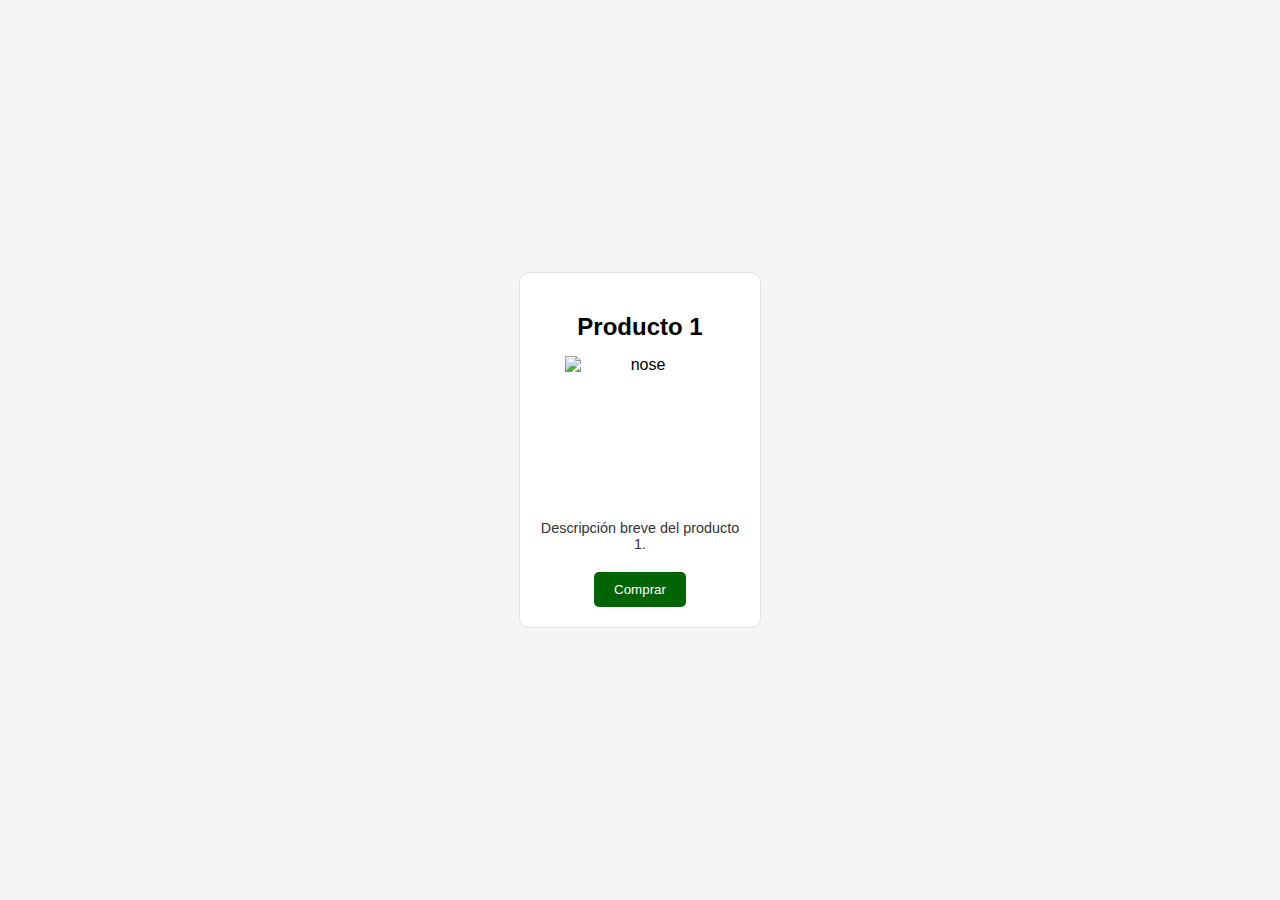
==== index.html @ 5c9356d4 "tarea 5 terminada" ====
<!DOCTYPE html>
<html lang="es">
<head>
    <meta charset="UTF-8">
    <meta name="viewport" content="width=device-width, initial-scale=1.0">
    <title>Tarjeta de la tarea 5</title>
    <link rel="stylesheet" href="styles.css">
</head>
<body>
    <div class="tarjeta">
        <h2>Producto 1</h2>
        <img src="https://i.pinimg.com/originals/36/94/f7/3694f7a223caa7623beca5bae27462a5.gif" alt="nose" width="150" height="150">
        <p>Descripción breve del producto 1.</p>
        <button>Comprar</button>
    </div>
</body>
</html>
---- styles.css ----
body {
    display: flex;
    justify-content: center;
    align-items: center;
    height: 100vh;
    background-color: #f5f5f5;
    margin: 0;
    font-family: Arial, sans-serif;
}

.tarjeta {
    background-color: white;
    border: 1px solid #e0e0e0;
    border-radius: 10px;
    padding: 20px;
    text-align: center;
    width: 200px;
    transition: background-color 0.3s ease, box-shadow 0.3s ease, transform 0.3s ease;
}

.tarjeta img {
    display: block;
    margin: 10px auto;
}

.tarjeta h2 {
    font-size: 1.5em;
    margin-bottom: 15px;
    color: #000;
}

.tarjeta p {
    font-size: 0.9em;
    color: #333;
    margin-bottom: 20px;
}

.tarjeta button {
    background-color: #006400; 
    color: white;
    border: none;
    padding: 10px 20px;
    border-radius: 5px;
    cursor: pointer;
    transition: background-color 0.3s ease;
}

.tarjeta button:hover {
    background-color: #004d32;
}

.tarjeta:hover {
    background-color: #e0f7fa;
    box-shadow: 0 4px 8px rgba(0, 0, 0, 0.1);
    transform: scale(1.05); /* esto de aqui aumentara el tamaño un 5% al hacer el hover */
}

.tarjeta:hover h2 {
    color: #000;
}

.tarjeta:hover button {
    background-color: #004d32;
}
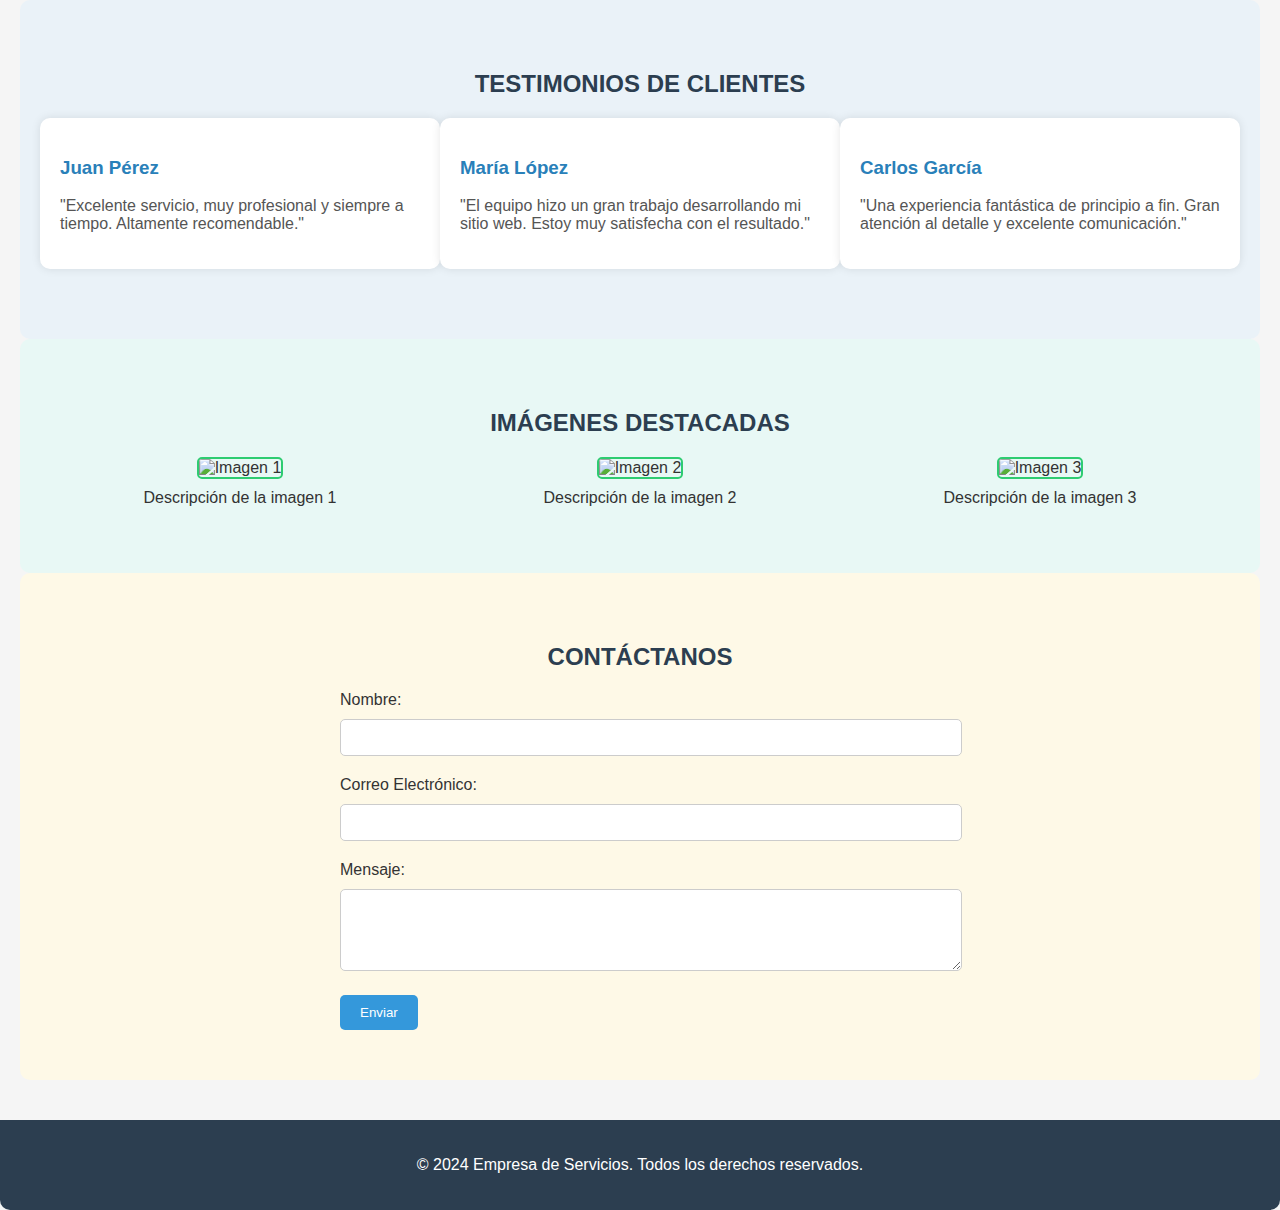
==== commit a9843cd4: "Tarea 12 terminada" ====
--- a/index.html
+++ b/index.html
@@ -3,15 +3,70 @@
 <head>
     <meta charset="UTF-8">
     <meta name="viewport" content="width=device-width, initial-scale=1.0">
-    <title>Tarjeta de la tarea 5</title>
+    <title>Sitio Web Modificado</title>
     <link rel="stylesheet" href="styles.css">
 </head>
 <body>
-    <div class="tarjeta">
-        <h2>Producto 1</h2>
-        <img src="https://i.pinimg.com/originals/36/94/f7/3694f7a223caa7623beca5bae27462a5.gif" alt="nose" width="150" height="150">
-        <p>Descripción breve del producto 1.</p>
-        <button>Comprar</button>
-    </div>
+
+    <!-- Sección de Testimonios -->
+    <section class="testimonios">
+        <h2>TESTIMONIOS DE CLIENTES</h2>
+        <div class="testimonios-contenido">
+            <div class="testimonio">
+                <h3>Juan Pérez</h3>
+                <p>"Excelente servicio, muy profesional y siempre a tiempo. Altamente recomendable."</p>
+            </div>
+            <div class="testimonio">
+                <h3>María López</h3>
+                <p>"El equipo hizo un gran trabajo desarrollando mi sitio web. Estoy muy satisfecha con el resultado."</p>
+            </div>
+            <div class="testimonio">
+                <h3>Carlos García</h3>
+                <p>"Una experiencia fantástica de principio a fin. Gran atención al detalle y excelente comunicación."</p>
+            </div>
+        </div>
+    </section>
+
+    <!-- Sección de Imágenes Destacadas -->
+    <section class="imagenes-destacadas">
+        <h2>IMÁGENES DESTACADAS</h2>
+        <div class="imagenes-contenido">
+            <div class="imagen-item">
+                <img src="https://i.pinimg.com/originals/d6/1d/47/d61d47176b57f7ab3dbb6b63598fd5ce.gif" alt="Imagen 1">
+                <p>Descripción de la imagen 1</p>
+            </div>
+            <div class="imagen-item">
+                <img src="https://i.blogs.es/51a35c/red-dead-redemption-2-1-/500_333.jpeg" alt="Imagen 2">
+                <p>Descripción de la imagen 2</p>
+            </div>
+            <div class="imagen-item">
+                <img src="https://preview.redd.it/fumology-fumoverse-cirno-fumos-v0-q0qqasuho6qc1.png?auto=webp&s=7c421e7ffab07878c2f3e65953fbdb5f92588cff" alt="Imagen 3">
+                <p>Descripción de la imagen 3</p>
+            </div>
+        </div>
+    </section>
+
+    <!-- Sección de Contacto -->
+    <section class="contacto">
+        <h2>CONTÁCTANOS</h2>
+        <form class="formulario-contacto">
+            <label for="nombre">Nombre:</label>
+            <input type="text" id="nombre" name="nombre" required>
+
+            <label for="email">Correo Electrónico:</label>
+            <input type="email" id="email" name="email" required>
+
+            <label for="mensaje">Mensaje:</label>
+            <textarea id="mensaje" name="mensaje" rows="4" required></textarea>
+
+            <button type="submit">Enviar</button>
+        </form>
+    </section>
+
+    <!-- Pie de Página -->
+    <footer class="pie-de-pagina">
+        <p>© 2024 Empresa de Servicios. Todos los derechos reservados.</p>
+    </footer>
+
 </body>
 </html>
--- a/styles.css
+++ b/styles.css
@@ -1,65 +1,127 @@
-
+/* General */
 body {
-    display: flex;
-    justify-content: center;
-    align-items: center;
-    height: 100vh;
+    font-family: Arial, sans-serif;
+    margin: 0;
+    padding: 0;
     background-color: #f5f5f5;
-    margin: 0;
-    font-family: Arial, sans-serif;
+    color: #333;
 }
 
-.tarjeta {
-    background-color: white;
-    border: 1px solid #e0e0e0;
-    border-radius: 10px;
-    padding: 20px;
+h2 {
     text-align: center;
-    width: 200px;
-    transition: background-color 0.3s ease, box-shadow 0.3s ease, transform 0.3s ease;
+    color: #2C3E50;
 }
 
-.tarjeta img {
-    display: block;
-    margin: 10px auto;
+section {
+    padding: 40px 20px;
+    margin: 0 auto;
+    max-width: 1200px;
 }
 
-.tarjeta h2 {
-    font-size: 1.5em;
-    margin-bottom: 15px;
-    color: #000;
+/* Sección de Testimonios */
+.testimonios {
+    background-color: #EAF2F8;
+    border-radius: 10px;
+    padding: 50px 20px;
 }
 
-.tarjeta p {
-    font-size: 0.9em;
-    color: #333;
+.testimonios-contenido {
+    display: flex;
+    justify-content: space-between;
+    flex-wrap: wrap;
+}
+
+.testimonio {
+    width: 30%;
+    background-color: white;
+    padding: 20px;
+    border-radius: 10px;
+    box-shadow: 0 0 10px rgba(0, 0, 0, 0.1);
     margin-bottom: 20px;
 }
 
-.tarjeta button {
-    background-color: #006400; 
+.testimonio h3 {
+    color: #2980B9;
+}
+
+.testimonio p {
+    color: #555;
+}
+
+/* Sección de Imágenes Destacadas */
+.imagenes-destacadas {
+    background-color: #E8F8F5;
+    border-radius: 10px;
+    padding: 50px 20px;
+}
+
+.imagenes-contenido {
+    display: flex;
+    justify-content: space-around;
+}
+
+.imagen-item {
+    text-align: center;
+}
+
+.imagen-item img {
+    width: 150px;
+    height: 150px;
+    border-radius: 5px;
+    border: 2px solid #2ECC71;
+}
+
+.imagen-item p {
+    margin-top: 10px;
+    color: #333;
+}
+
+/* Sección de Contacto */
+.contacto {
+    background-color: #FEF9E7;
+    border-radius: 10px;
+    padding: 50px 20px;
+}
+
+.formulario-contacto {
+    max-width: 600px;
+    margin: 0 auto;
+}
+
+.formulario-contacto label {
+    display: block;
+    margin-bottom: 10px;
+    color: #333;
+}
+
+.formulario-contacto input,
+.formulario-contacto textarea {
+    width: 100%;
+    padding: 10px;
+    margin-bottom: 20px;
+    border: 1px solid #ccc;
+    border-radius: 5px;
+}
+
+.formulario-contacto button {
+    background-color: #3498DB;
     color: white;
+    padding: 10px 20px;
     border: none;
-    padding: 10px 20px;
     border-radius: 5px;
     cursor: pointer;
-    transition: background-color 0.3s ease;
 }
 
-.tarjeta button:hover {
-    background-color: #004d32;
+.formulario-contacto button:hover {
+    background-color: #2980B9;
 }
 
-.tarjeta:hover {
-    background-color: #e0f7fa;
-    box-shadow: 0 4px 8px rgba(0, 0, 0, 0.1);
-    transform: scale(1.05); /* esto de aqui aumentara el tamaño un 5% al hacer el hover */
+/* Pie de Página */
+.pie-de-pagina {
+    text-align: center;
+    background-color: #2C3E50;
+    color: white;
+    padding: 20px;
+    margin-top: 40px;
+    border-radius: 0 0 10px 10px;
 }
-
-.tarjeta:hover h2 {
-    color: #000;
-}
-
-.tarjeta:hover button {
-    background-color: #004d32;
-}
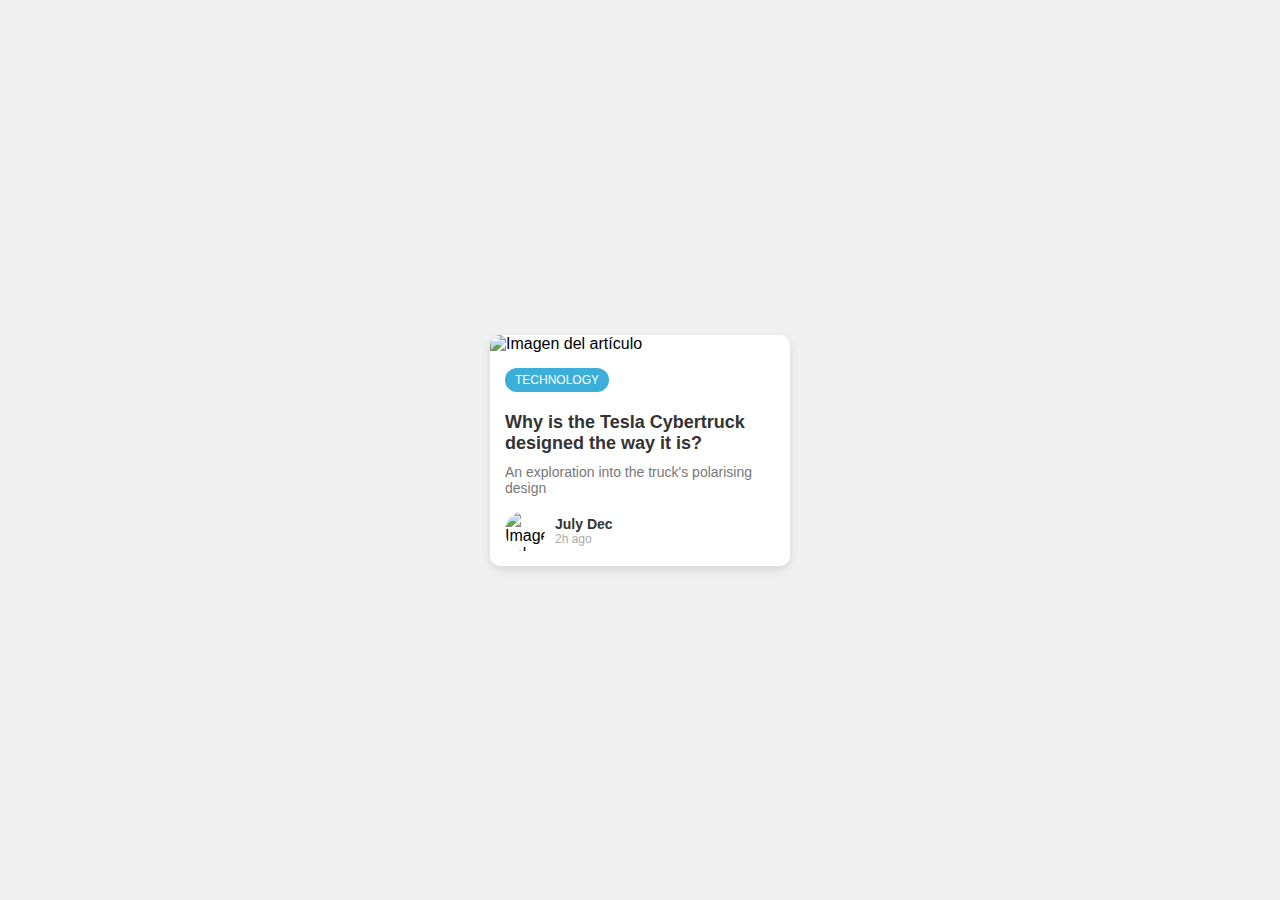
==== commit d481a899: "Tarea 8 finalizada" ====
--- a/index.html
+++ b/index.html
@@ -3,70 +3,24 @@
 <head>
     <meta charset="UTF-8">
     <meta name="viewport" content="width=device-width, initial-scale=1.0">
-    <title>Sitio Web Modificado</title>
+    <title>Tarjeta de Artículo</title>
     <link rel="stylesheet" href="styles.css">
 </head>
 <body>
-
-    <!-- Sección de Testimonios -->
-    <section class="testimonios">
-        <h2>TESTIMONIOS DE CLIENTES</h2>
-        <div class="testimonios-contenido">
-            <div class="testimonio">
-                <h3>Juan Pérez</h3>
-                <p>"Excelente servicio, muy profesional y siempre a tiempo. Altamente recomendable."</p>
-            </div>
-            <div class="testimonio">
-                <h3>María López</h3>
-                <p>"El equipo hizo un gran trabajo desarrollando mi sitio web. Estoy muy satisfecha con el resultado."</p>
-            </div>
-            <div class="testimonio">
-                <h3>Carlos García</h3>
-                <p>"Una experiencia fantástica de principio a fin. Gran atención al detalle y excelente comunicación."</p>
+    <div class="tarjeta">
+        <img src="https://m.media-amazon.com/images/I/61w+8oNB-kL.jpg" alt="Imagen del artículo">
+        <div class="contenido">
+            <span class="categoria">TECHNOLOGY</span>
+            <h3>Why is the Tesla Cybertruck designed the way it is?</h3>
+            <p>An exploration into the truck's polarising design</p>
+            <div class="autor">
+                <img src="https://en.touhouwiki.net/images/5/5b/SSiBWebPatchouli.jpg" alt="Imagen del autor">
+                <div class="autor-info">
+                    <span>July Dec</span>
+                    <span>2h ago</span>
+                </div>
             </div>
         </div>
-    </section>
-
-    <!-- Sección de Imágenes Destacadas -->
-    <section class="imagenes-destacadas">
-        <h2>IMÁGENES DESTACADAS</h2>
-        <div class="imagenes-contenido">
-            <div class="imagen-item">
-                <img src="https://i.pinimg.com/originals/d6/1d/47/d61d47176b57f7ab3dbb6b63598fd5ce.gif" alt="Imagen 1">
-                <p>Descripción de la imagen 1</p>
-            </div>
-            <div class="imagen-item">
-                <img src="https://i.blogs.es/51a35c/red-dead-redemption-2-1-/500_333.jpeg" alt="Imagen 2">
-                <p>Descripción de la imagen 2</p>
-            </div>
-            <div class="imagen-item">
-                <img src="https://preview.redd.it/fumology-fumoverse-cirno-fumos-v0-q0qqasuho6qc1.png?auto=webp&s=7c421e7ffab07878c2f3e65953fbdb5f92588cff" alt="Imagen 3">
-                <p>Descripción de la imagen 3</p>
-            </div>
-        </div>
-    </section>
-
-    <!-- Sección de Contacto -->
-    <section class="contacto">
-        <h2>CONTÁCTANOS</h2>
-        <form class="formulario-contacto">
-            <label for="nombre">Nombre:</label>
-            <input type="text" id="nombre" name="nombre" required>
-
-            <label for="email">Correo Electrónico:</label>
-            <input type="email" id="email" name="email" required>
-
-            <label for="mensaje">Mensaje:</label>
-            <textarea id="mensaje" name="mensaje" rows="4" required></textarea>
-
-            <button type="submit">Enviar</button>
-        </form>
-    </section>
-
-    <!-- Pie de Página -->
-    <footer class="pie-de-pagina">
-        <p>© 2024 Empresa de Servicios. Todos los derechos reservados.</p>
-    </footer>
-
+    </div>
 </body>
 </html>
--- a/styles.css
+++ b/styles.css
@@ -1,127 +1,85 @@
-/* General */
 body {
+    display: flex;
+    justify-content: center;
+    align-items: center;
+    height: 100vh;
+    margin: 0;
+    background-color: #f0f0f0;
     font-family: Arial, sans-serif;
-    margin: 0;
-    padding: 0;
-    background-color: #f5f5f5;
+}
+
+.tarjeta {
+    width: 300px;
+    background-color: white;
+    border-radius: 10px;
+    box-shadow: 0 4px 8px rgba(0, 0, 0, 0.1);
+    overflow: hidden;
+    transition: transform 0.3s;
+}
+
+.tarjeta:hover {
+    transform: translateY(-10px);
+}
+
+.tarjeta img {
+    width: 100%;
+    height: 200px;
+    object-fit: cover;
+}
+
+.contenido {
+    padding: 15px;
+}
+
+.categoria {
+    display: inline-block;
+    padding: 5px 10px;
+    background-color: #3BAFDA;
+    color: white;
+    border-radius: 20px;
+    font-size: 12px;
+    margin-bottom: 10px;
+}
+
+h3 {
+    margin: 10px 0;
+    font-size: 18px;
     color: #333;
 }
 
-h2 {
-    text-align: center;
-    color: #2C3E50;
+p {
+    margin: 10px 0;
+    color: #777;
+    font-size: 14px;
 }
 
-section {
-    padding: 40px 20px;
-    margin: 0 auto;
-    max-width: 1200px;
+.autor {
+    display: flex;
+    align-items: center;
+    margin-top: 15px;
 }
 
-/* Sección de Testimonios */
-.testimonios {
-    background-color: #EAF2F8;
-    border-radius: 10px;
-    padding: 50px 20px;
+.autor img {
+    width: 40px;
+    height: 40px;
+    border-radius: 50%;
+    margin-right: 10px;
 }
 
-.testimonios-contenido {
-    display: flex;
-    justify-content: space-between;
-    flex-wrap: wrap;
+.autor-info {
+    font-size: 14px;
 }
 
-.testimonio {
-    width: 30%;
-    background-color: white;
-    padding: 20px;
-    border-radius: 10px;
-    box-shadow: 0 0 10px rgba(0, 0, 0, 0.1);
-    margin-bottom: 20px;
+.autor-info span {
+    display: block;
 }
 
-.testimonio h3 {
-    color: #2980B9;
-}
-
-.testimonio p {
-    color: #555;
-}
-
-/* Sección de Imágenes Destacadas */
-.imagenes-destacadas {
-    background-color: #E8F8F5;
-    border-radius: 10px;
-    padding: 50px 20px;
-}
-
-.imagenes-contenido {
-    display: flex;
-    justify-content: space-around;
-}
-
-.imagen-item {
-    text-align: center;
-}
-
-.imagen-item img {
-    width: 150px;
-    height: 150px;
-    border-radius: 5px;
-    border: 2px solid #2ECC71;
-}
-
-.imagen-item p {
-    margin-top: 10px;
+.autor-info span:first-child {
+    font-weight: bold;
     color: #333;
 }
 
-/* Sección de Contacto */
-.contacto {
-    background-color: #FEF9E7;
-    border-radius: 10px;
-    padding: 50px 20px;
+.autor-info span:last-child {
+    color: #aaa;
+    font-size: 12px;
 }
-
-.formulario-contacto {
-    max-width: 600px;
-    margin: 0 auto;
-}
-
-.formulario-contacto label {
-    display: block;
-    margin-bottom: 10px;
-    color: #333;
-}
-
-.formulario-contacto input,
-.formulario-contacto textarea {
-    width: 100%;
-    padding: 10px;
-    margin-bottom: 20px;
-    border: 1px solid #ccc;
-    border-radius: 5px;
-}
-
-.formulario-contacto button {
-    background-color: #3498DB;
-    color: white;
-    padding: 10px 20px;
-    border: none;
-    border-radius: 5px;
-    cursor: pointer;
-}
-
-.formulario-contacto button:hover {
-    background-color: #2980B9;
-}
-
-/* Pie de Página */
-.pie-de-pagina {
-    text-align: center;
-    background-color: #2C3E50;
-    color: white;
-    padding: 20px;
-    margin-top: 40px;
-    border-radius: 0 0 10px 10px;
-}
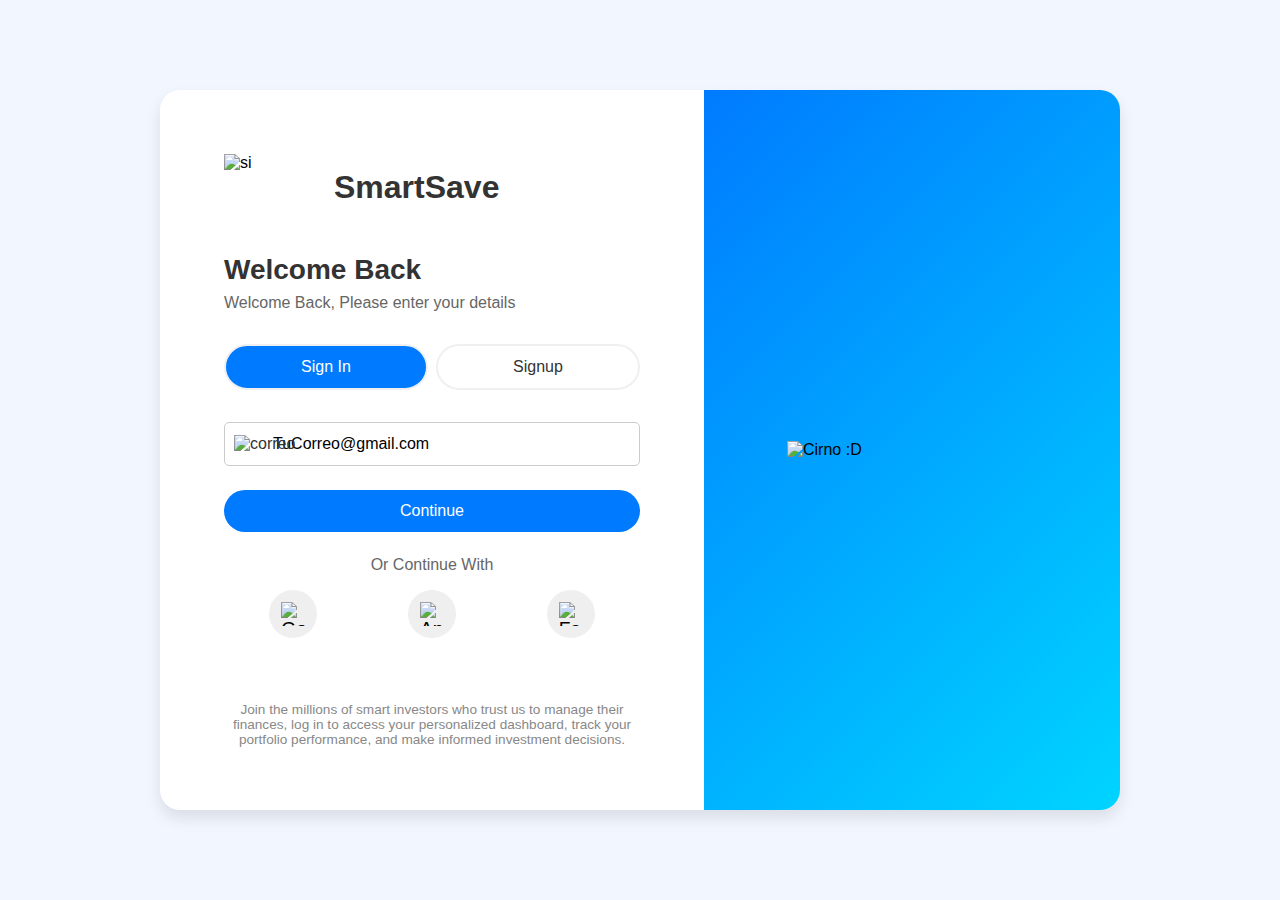
==== commit 7da7de90: "Tarea 10 terminada" ====
--- a/index.html
+++ b/index.html
@@ -1,24 +1,42 @@
 <!DOCTYPE html>
-<html lang="es">
+<html lang="en">
 <head>
     <meta charset="UTF-8">
     <meta name="viewport" content="width=device-width, initial-scale=1.0">
-    <title>Tarjeta de Artículo</title>
+    <title>SmartSave</title>
     <link rel="stylesheet" href="styles.css">
 </head>
 <body>
-    <div class="tarjeta">
-        <img src="https://m.media-amazon.com/images/I/61w+8oNB-kL.jpg" alt="Imagen del artículo">
-        <div class="contenido">
-            <span class="categoria">TECHNOLOGY</span>
-            <h3>Why is the Tesla Cybertruck designed the way it is?</h3>
-            <p>An exploration into the truck's polarising design</p>
-            <div class="autor">
-                <img src="https://en.touhouwiki.net/images/5/5b/SSiBWebPatchouli.jpg" alt="Imagen del autor">
-                <div class="autor-info">
-                    <span>July Dec</span>
-                    <span>2h ago</span>
+    <div class="container">
+        <div class="login-section">
+            <div class="logo">
+                <img src="https://ih1.redbubble.net/image.1274632654.7130/flat,750x,075,f-pad,750x1000,f8f8f8.jpg" width="100" height="100" alt="si">
+                <h1>SmartSave</h1>
+            </div>
+            <h2>Welcome Back</h2>
+            <p class="subtitle">Welcome Back, Please enter your details</p>
+            <div class="buttons">
+                <button class="sign-in active">Sign In</button>
+                <button class="sign-up">Signup</button>
+            </div>
+            <form action="#" class="login-form">
+                <div class="input-group">
+                    <label for="email"><img src="https://cdn-icons-png.flaticon.com/256/646/646094.png" alt="correo" width="24" height="24"></label>
+                    <input type="email" id="email" placeholder="Email Address" value="TuCorreo@gmail.com" required>
                 </div>
+                <button type="submit" class="btn-primary">Continue</button>
+                <p class="continue-text">Or Continue With</p>
+                <div class="social-login">
+                    <button class="google-btn"><img src="https://static-00.iconduck.com/assets.00/google-icon-2048x2048-czn3g8x8.png" alt="Google" width="24" height="24"></button>
+                    <button class="apple-btn"><img src="https://cdn-icons-png.flaticon.com/512/0/747.png" alt="Apple" width="24" height="24"></button>
+                    <button class="facebook-btn"><img src="https://upload.wikimedia.org/wikipedia/commons/thumb/b/b9/2023_Facebook_icon.svg/2048px-2023_Facebook_icon.svg.png" alt="Facebook" width="24" height="24"></button>
+                </div>
+            </form>
+            <p class="footer-text">Join the millions of smart investors who trust us to manage their finances, log in to access your personalized dashboard, track your portfolio performance, and make informed investment decisions.</p>
+        </div>
+        <div class="image">
+            <div class="icon">
+                <img src="https://imagedelivery.net/LBWXYQ-XnKSYxbZ-NuYGqQ/d3db8ffd-23b7-4b34-ad18-2f5297a14c00/banner" alt="Cirno :D">
             </div>
         </div>
     </div>
--- a/styles.css
+++ b/styles.css
@@ -1,85 +1,186 @@
+* {
+    margin: 0;
+    padding: 0;
+    box-sizing: border-box;
+}
+
 body {
+    font-family: 'Inter', sans-serif;
+    background-color: #f2f6ff;
     display: flex;
     justify-content: center;
     align-items: center;
     height: 100vh;
-    margin: 0;
-    background-color: #f0f0f0;
-    font-family: Arial, sans-serif;
 }
 
-.tarjeta {
-    width: 300px;
-    background-color: white;
-    border-radius: 10px;
-    box-shadow: 0 4px 8px rgba(0, 0, 0, 0.1);
+.container {
+    display: flex;
+    width: 75%;
+    height: 80%;
+    background-color: #fff;
+    box-shadow: 0 8px 16px rgba(0, 0, 0, 0.1);
+    border-radius: 20px;
     overflow: hidden;
-    transition: transform 0.3s;
 }
 
-.tarjeta:hover {
-    transform: translateY(-10px);
+.login-section {
+    flex: 1;
+    padding: 4rem;
+    display: flex;
+    flex-direction: column;
+    justify-content: center;
 }
 
-.tarjeta img {
-    width: 100%;
-    height: 200px;
-    object-fit: cover;
+.logo {
+    display: flex;
+    align-items: center;
+    gap: 10px; 
 }
 
-.contenido {
-    padding: 15px;
+.logo img {
+    width: 100px;
+    height: 100px;
 }
 
-.categoria {
-    display: inline-block;
-    padding: 5px 10px;
-    background-color: #3BAFDA;
-    color: white;
-    border-radius: 20px;
-    font-size: 12px;
-    margin-bottom: 10px;
+.logo h1 {
+    font-size: 2rem;
+    color: #333;
+    margin-bottom: 2rem;
+    font-weight: 600;
 }
 
-h3 {
-    margin: 10px 0;
-    font-size: 18px;
+h2 {
+    font-size: 1.75rem;
+    color: #333;
+    font-weight: 600;
+}
+
+.subtitle {
+    margin-top: 0.5rem;
+    font-size: 1rem;
+    color: #666;
+}
+
+.buttons {
+    display: flex;
+    margin: 2rem 0;
+}
+
+.buttons button {
+    flex: 1;
+    padding: 0.75rem 0;
+    margin-right: 0.5rem;
+    border: 2px solid #f0f0f0;
+    cursor: pointer;
+    background-color: #fff;
+    color: #333;
+    border-radius: 25px;
+    font-size: 1rem;
+    font-weight: 500;
+}
+
+.buttons .active {
+    background-color: #007bff;
+    color: #fff;
+}
+
+.buttons .sign-up {
+    margin-right: 0;
+}
+
+.login-form {
+    display: flex;
+    flex-direction: column;
+}
+
+.input-group {
+    position: relative;
+    margin-bottom: 1.5rem;
+}
+
+.input-group label {
+    position: absolute;
+    left: 10px;
+    top: 50%;
+    transform: translateY(-50%);
     color: #333;
 }
 
-p {
-    margin: 10px 0;
-    color: #777;
-    font-size: 14px;
+.input-group input {
+    width: 100%;
+    padding: 0.75rem 1rem 0.75rem 3rem;
+    border: 1px solid #ccc;
+    border-radius: 5px;
+    font-size: 1rem;
 }
 
-.autor {
+.btn-primary {
+    padding: 0.75rem;
+    background-color: #007bff;
+    color: #fff;
+    border: none;
+    border-radius: 25px;
+    cursor: pointer;
+    font-size: 1rem;
+    font-weight: 500;
+    margin-bottom: 1.5rem;
+}
+
+.continue-text {
+    text-align: center;
+    color: #666;
+    margin-bottom: 1rem;
+}
+
+.social-login {
+    display: flex;
+    justify-content: space-around;
+    margin-bottom: 2rem;
+}
+
+.social-login button {
+    width: 3rem;
+    height: 3rem;
+    border: none;
+    border-radius: 50%;
+    cursor: pointer;
+    font-size: 1.2rem;
     display: flex;
     align-items: center;
-    margin-top: 15px;
+    justify-content: center;
 }
 
-.autor img {
-    width: 40px;
-    height: 40px;
-    border-radius: 50%;
-    margin-right: 10px;
+.social-login img {
+    width: 24px;
+    height: 24px;
 }
 
-.autor-info {
-    font-size: 14px;
+.footer-text {
+    font-size: 0.85rem;
+    color: #888;
+    margin-top: 2rem;
+    text-align: center;
 }
 
-.autor-info span {
-    display: block;
+.image {
+    flex: 1;
+    background: linear-gradient(135deg, #007bff, #00d4ff);
+    display: flex;
+    justify-content: center;
+    align-items: center;
+    position: relative;
 }
 
-.autor-info span:first-child {
-    font-weight: bold;
-    color: #333;
+.icon {
+    width: 250px;
+    height: 250px;
+    background-color: transparent;
+    display: flex;
+    justify-content: center;
+    align-items: center;
 }
 
-.autor-info span:last-child {
-    color: #aaa;
-    font-size: 12px;
+.icon img {
+    width: 100%;
+    height: auto;
 }
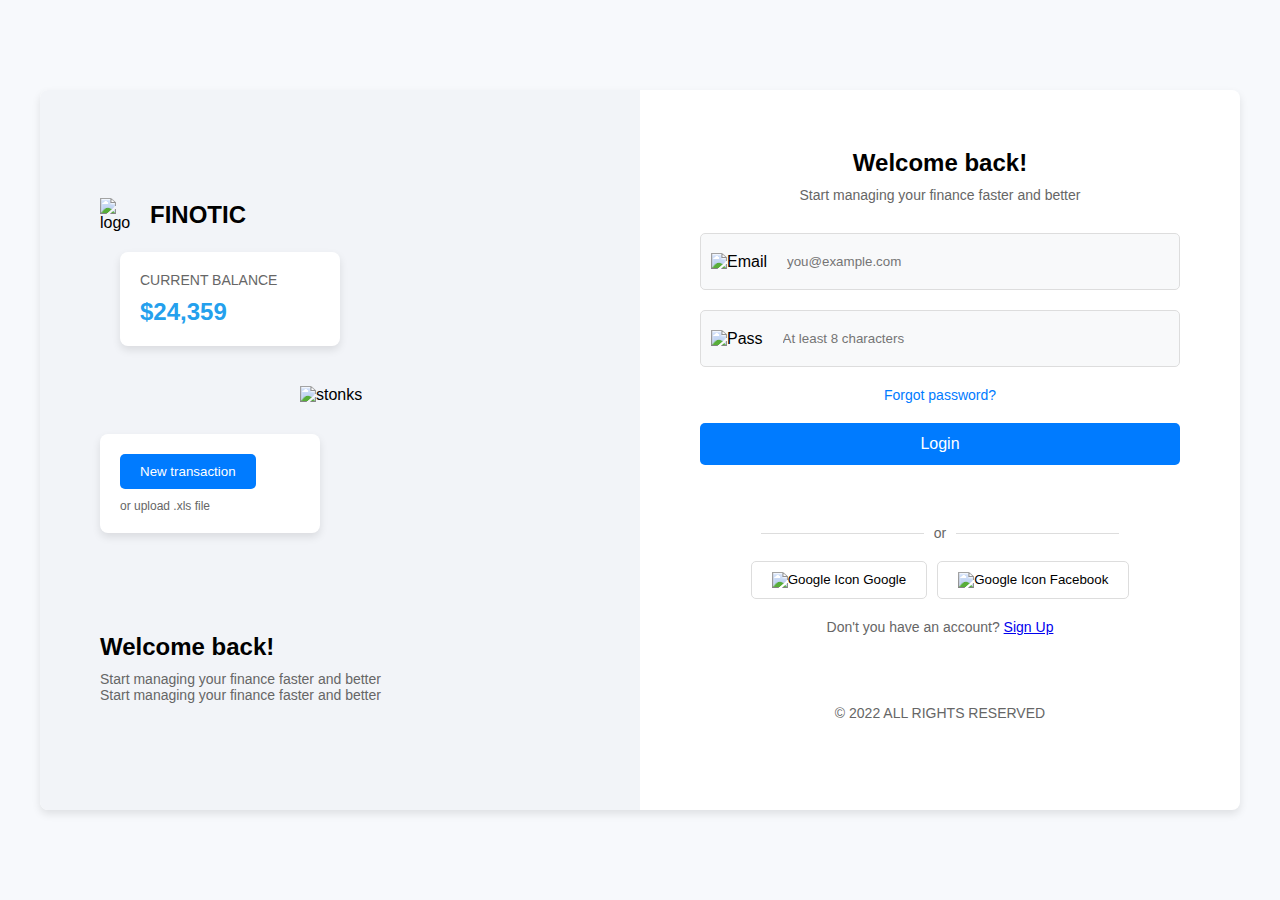
==== commit fa268f0c: "Tarea 9 terminada" ====
--- a/index.html
+++ b/index.html
@@ -3,41 +3,65 @@
 <head>
     <meta charset="UTF-8">
     <meta name="viewport" content="width=device-width, initial-scale=1.0">
-    <title>SmartSave</title>
+    <title>Login</title>
     <link rel="stylesheet" href="styles.css">
 </head>
 <body>
     <div class="container">
-        <div class="login-section">
+        <div class="left-panel">
             <div class="logo">
-                <img src="https://ih1.redbubble.net/image.1274632654.7130/flat,750x,075,f-pad,750x1000,f8f8f8.jpg" width="100" height="100" alt="si">
-                <h1>SmartSave</h1>
+                <img src="https://m.media-amazon.com/images/I/61w+8oNB-kL._AC_UF894,1000_QL80_.jpg" alt="logo">
+                <h1>FINOTIC</h1>
             </div>
-            <h2>Welcome Back</h2>
-            <p class="subtitle">Welcome Back, Please enter your details</p>
-            <div class="buttons">
-                <button class="sign-in active">Sign In</button>
-                <button class="sign-up">Signup</button>
+            <div class="visuals">
+                <div class="current-balance">
+                    <p>CURRENT BALANCE</p>
+                    <h2>$24,359</h2>
+                </div>
+                <div class="stonks">
+                    <img src="https://cdn.hobbyconsolas.com/sites/navi.axelspringer.es/public/media/image/2021/04/stonks-2286073.jpg?tf=3840x" alt="stonks">
+                </div>
+                <div class="new-transaction">
+                    <button>New transaction</button>
+                    <p>or upload .xls file</p>
+                </div>
             </div>
-            <form action="#" class="login-form">
+            <div class="welcome-text">
+                <h2>Welcome back!</h2>
+                <p>Start managing your finance faster and better<br>Start managing your finance faster and better</p>
+            </div>
+        </div>
+        <div class="right-panel">
+            <h2>Welcome back!</h2>
+            <p>Start managing your finance faster and better</p>
+            <form>
                 <div class="input-group">
-                    <label for="email"><img src="https://cdn-icons-png.flaticon.com/256/646/646094.png" alt="correo" width="24" height="24"></label>
-                    <input type="email" id="email" placeholder="Email Address" value="TuCorreo@gmail.com" required>
+                    <label for="email"><img src="https://cdn-icons-png.flaticon.com/512/561/561127.png" alt="Email"></label>
+                    <input type="email" id="email" placeholder="you@example.com">
                 </div>
-                <button type="submit" class="btn-primary">Continue</button>
-                <p class="continue-text">Or Continue With</p>
-                <div class="social-login">
-                    <button class="google-btn"><img src="https://static-00.iconduck.com/assets.00/google-icon-2048x2048-czn3g8x8.png" alt="Google" width="24" height="24"></button>
-                    <button class="apple-btn"><img src="https://cdn-icons-png.flaticon.com/512/0/747.png" alt="Apple" width="24" height="24"></button>
-                    <button class="facebook-btn"><img src="https://upload.wikimedia.org/wikipedia/commons/thumb/b/b9/2023_Facebook_icon.svg/2048px-2023_Facebook_icon.svg.png" alt="Facebook" width="24" height="24"></button>
+                <div class="input-group">
+                    <label for="password"><img src="https://cdn-icons-png.flaticon.com/512/565/565655.png" alt="Pass"></label>
+                    <input type="password" id="password" placeholder="At least 8 characters">
                 </div>
+                <a href="#" class="forgot-password">Forgot password?</a>
+                <button type="submit">Login</button>
             </form>
-            <p class="footer-text">Join the millions of smart investors who trust us to manage their finances, log in to access your personalized dashboard, track your portfolio performance, and make informed investment decisions.</p>
-        </div>
-        <div class="image">
-            <div class="icon">
-                <img src="https://imagedelivery.net/LBWXYQ-XnKSYxbZ-NuYGqQ/d3db8ffd-23b7-4b34-ad18-2f5297a14c00/banner" alt="Cirno :D">
-            </div>
+            <div class="social-login">
+                <p>or</p>
+                <div class="button-group">
+                    <button class="google">
+                        <img src="https://img.icons8.com/?size=512&id=17949&format=png" alt="Google Icon" width="15px" height="15px"> Google
+                    </button>                    
+                    <button class="facebook">
+                        <img src="https://upload.wikimedia.org/wikipedia/commons/b/b9/2023_Facebook_icon.svg" alt="Google Icon" height="15px" width="15px"> Facebook
+                    </button>
+                    
+                </div>
+            </div>            
+            <p>Don't you have an account? <a href="#">Sign Up</a></p>
+            <footer>
+                <p>© 2022 ALL RIGHTS RESERVED</p>
+            </footer>
         </div>
     </div>
 </body>
--- a/styles.css
+++ b/styles.css
@@ -1,186 +1,247 @@
 * {
+    box-sizing: border-box;
     margin: 0;
     padding: 0;
-    box-sizing: border-box;
+    font-family: 'Arial', sans-serif;
 }
 
 body {
-    font-family: 'Inter', sans-serif;
-    background-color: #f2f6ff;
     display: flex;
     justify-content: center;
     align-items: center;
-    height: 100vh;
+    min-height: 100vh;
+    background-color: #f7f9fc;
 }
 
 .container {
     display: flex;
-    width: 75%;
-    height: 80%;
+    max-width: 1200px;
+    width: 100%;
+    height: 80vh;
+    box-shadow: 0 4px 8px rgba(0, 0, 0, 0.1);
+    border-radius: 8px;
+    overflow: hidden;
     background-color: #fff;
-    box-shadow: 0 8px 16px rgba(0, 0, 0, 0.1);
-    border-radius: 20px;
-    overflow: hidden;
-}
-
-.login-section {
-    flex: 1;
-    padding: 4rem;
+}
+
+.left-panel, .right-panel {
+    padding: 40px;
+    width: 50%;
+}
+
+.left-panel {
+    background-color: #f2f4f8;
+    text-align: left;
     display: flex;
     flex-direction: column;
     justify-content: center;
+    align-items: flex-start;
+    padding-left: 60px;
 }
 
 .logo {
     display: flex;
     align-items: center;
-    gap: 10px; 
+    margin-bottom: 20px;
 }
 
 .logo img {
-    width: 100px;
-    height: 100px;
+    width: 40px;
+    margin-right: 10px;
 }
 
 .logo h1 {
-    font-size: 2rem;
-    color: #333;
-    margin-bottom: 2rem;
-    font-weight: 600;
-}
-
-h2 {
-    font-size: 1.75rem;
-    color: #333;
-    font-weight: 600;
-}
-
-.subtitle {
-    margin-top: 0.5rem;
-    font-size: 1rem;
-    color: #666;
-}
-
-.buttons {
-    display: flex;
-    margin: 2rem 0;
-}
-
-.buttons button {
-    flex: 1;
-    padding: 0.75rem 0;
-    margin-right: 0.5rem;
-    border: 2px solid #f0f0f0;
-    cursor: pointer;
+    font-size: 24px;
+    font-weight: bold;
+}
+
+.visuals {
+    display: flex;
+    flex-direction: column;
+    align-items: flex-start;
+    margin-bottom: 40px;
+}
+
+.current-balance {
+    margin-left: 20px;
+}
+
+.current-balance, .new-transaction {
     background-color: #fff;
-    color: #333;
-    border-radius: 25px;
-    font-size: 1rem;
-    font-weight: 500;
-}
-
-.buttons .active {
-    background-color: #007bff;
-    color: #fff;
-}
-
-.buttons .sign-up {
-    margin-right: 0;
-}
-
-.login-form {
-    display: flex;
-    flex-direction: column;
-}
-
-.input-group {
-    position: relative;
-    margin-bottom: 1.5rem;
-}
-
-.input-group label {
-    position: absolute;
-    left: 10px;
-    top: 50%;
-    transform: translateY(-50%);
-    color: #333;
-}
-
-.input-group input {
-    width: 100%;
-    padding: 0.75rem 1rem 0.75rem 3rem;
-    border: 1px solid #ccc;
-    border-radius: 5px;
-    font-size: 1rem;
-}
-
-.btn-primary {
-    padding: 0.75rem;
+    padding: 20px;
+    border-radius: 8px;
+    margin-bottom: 20px;
+    box-shadow: 0 4px 8px rgba(0, 0, 0, 0.1);
+    width: 220px;
+}
+
+.current-balance p {
+    margin-bottom: 10px;
+    color: #666;
+    font-size: 14px;
+}
+
+.current-balance h2 {
+    color: #24a0ed;
+    font-size: 24px;
+}
+
+.stonks img {
+    width: 150px;
+    margin-bottom: 30px;
+    margin-top: 20px;
+    margin-left: 200px;
+}
+
+.new-transaction button {
     background-color: #007bff;
     color: #fff;
     border: none;
-    border-radius: 25px;
+    padding: 10px 20px;
+    margin-bottom: 10px;
     cursor: pointer;
-    font-size: 1rem;
-    font-weight: 500;
-    margin-bottom: 1.5rem;
-}
-
-.continue-text {
+    border-radius: 5px;
+}
+
+.new-transaction p {
+    color: #666;
+    font-size: 12px;
+}
+
+.welcome-text {
+    margin-top: 40px;
+}
+
+.welcome-text h2 {
+    font-size: 24px;
+    font-weight: bold;
+    margin-bottom: 10px;
+}
+
+.welcome-text p {
+    color: #666;
+    font-size: 14px;
+}
+
+.right-panel {
+    display: flex;
+    flex-direction: column;
+    justify-content: center;
+    align-items: center;
     text-align: center;
-    color: #666;
-    margin-bottom: 1rem;
+    padding: 40px 60px;
+}
+
+.right-panel h2 {
+    font-size: 24px;
+    margin-bottom: 10px;
+}
+
+.right-panel p {
+    color: #666;
+    font-size: 14px;
+    margin-bottom: 30px;
+}
+
+.right-panel form {
+    width: 100%;
+    margin-bottom: 20px;
+}
+
+.input-group {
+    display: flex;
+    align-items: center;
+    margin-bottom: 20px;
+    border: 1px solid #ddd;
+    padding: 10px;
+    border-radius: 5px;
+    background-color: #f8f9fa;
+}
+
+.input-group label {
+    margin-right: 10px;
+}
+
+.input-group img {
+    width: 20px;
+    height: 20px;
+}
+
+.input-group input {
+    border: none;
+    flex-grow: 1;
+    padding: 10px;
+    outline: none;
+    background: transparent;
+}
+
+.forgot-password {
+    color: #007bff;
+    text-decoration: none;
+    font-size: 14px;
+    margin-bottom: 20px;
+    display: block;
+    align-self: flex-end;
+}
+
+button[type="submit"] {
+    background-color: #007bff;
+    color: #fff;
+    border: none;
+    padding: 12px 20px;
+    cursor: pointer;
+    border-radius: 5px;
+    width: 100%;
+    margin-bottom: 20px;
+    font-size: 16px;
 }
 
 .social-login {
     display: flex;
-    justify-content: space-around;
-    margin-bottom: 2rem;
-}
-
-.social-login button {
-    width: 3rem;
-    height: 3rem;
-    border: none;
-    border-radius: 50%;
+    flex-direction: column;
+    align-items: center;
+    margin-bottom: 20px;
+}
+
+.social-login p {
+    display: flex;
+    align-items: center;
+    color: #666;
+    font-size: 14px;
+    margin: 20px 0;
+    width: 100%; 
+}
+
+.social-login p::before,
+.social-login p::after {
+    content: "";
+    flex-grow: 1;
+    height: 1px;
+    background-color: #ddd;
+    margin: 0 10px;
+}
+
+.button-group {
+    display: flex;
+    gap: 10px; 
+}
+
+.google,
+.facebook {
+    padding: 10px 20px;
+    border: 1px solid #ddd;
+    border-radius: 5px;
     cursor: pointer;
-    font-size: 1.2rem;
-    display: flex;
-    align-items: center;
-    justify-content: center;
-}
-
-.social-login img {
-    width: 24px;
-    height: 24px;
-}
-
-.footer-text {
-    font-size: 0.85rem;
-    color: #888;
-    margin-top: 2rem;
-    text-align: center;
-}
-
-.image {
-    flex: 1;
-    background: linear-gradient(135deg, #007bff, #00d4ff);
-    display: flex;
-    justify-content: center;
-    align-items: center;
-    position: relative;
-}
-
-.icon {
-    width: 250px;
-    height: 250px;
-    background-color: transparent;
-    display: flex;
-    justify-content: center;
-    align-items: center;
-}
-
-.icon img {
-    width: 100%;
-    height: auto;
-}
+    background-color: white;
+}
+
+
+footer {
+    font-size: 12px;
+    color: #aaa;
+    margin-top: 20px;
+}
+
+footer p {
+    margin-top: 20px;
+}
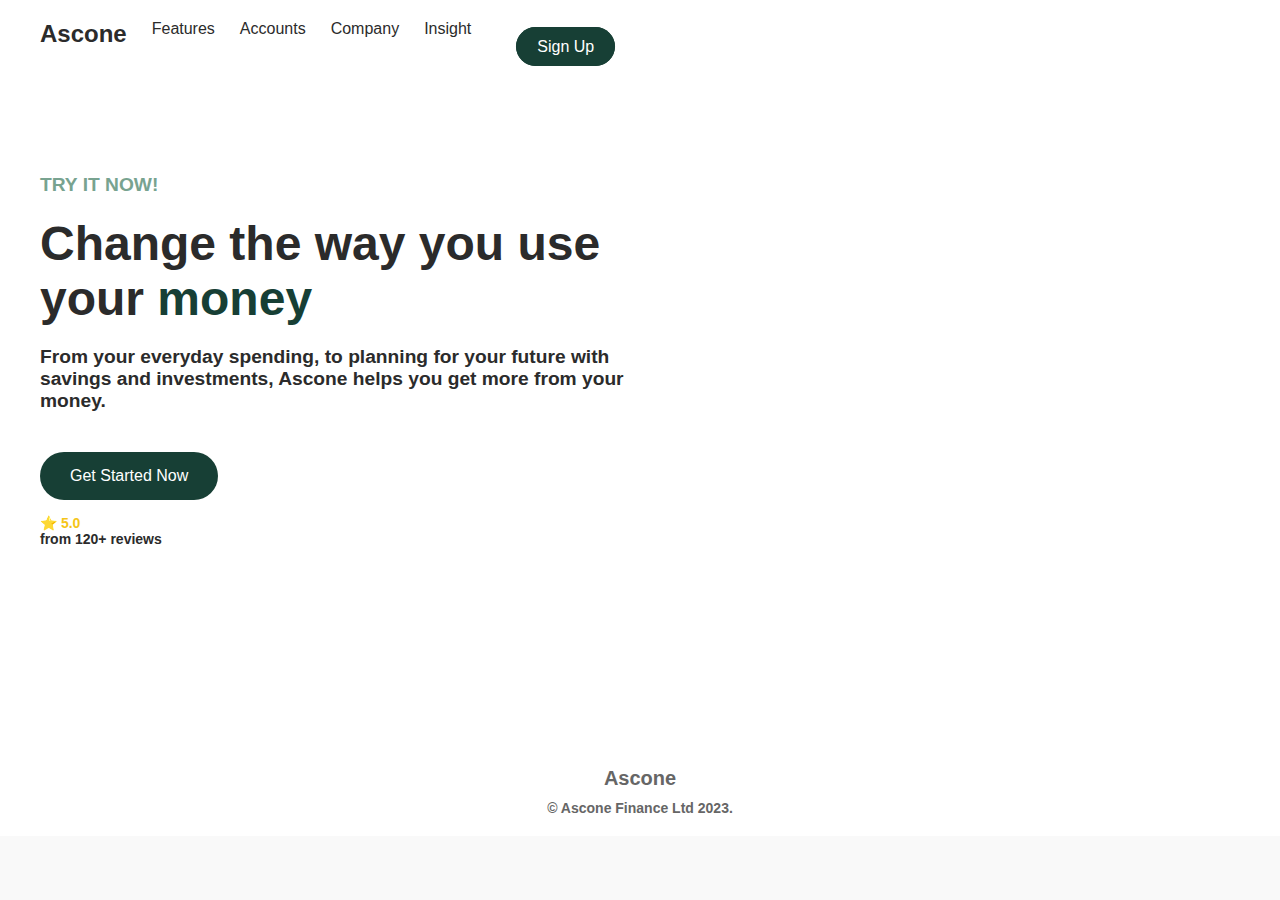
==== commit ffc06a9d: "tarea 13 terminada" ====
--- a/index.html
+++ b/index.html
@@ -3,66 +3,54 @@
 <head>
     <meta charset="UTF-8">
     <meta name="viewport" content="width=device-width, initial-scale=1.0">
-    <title>Login</title>
+    <title>Ascone</title>
     <link rel="stylesheet" href="styles.css">
 </head>
 <body>
-    <div class="container">
-        <div class="left-panel">
-            <div class="logo">
-                <img src="https://m.media-amazon.com/images/I/61w+8oNB-kL._AC_UF894,1000_QL80_.jpg" alt="logo">
-                <h1>FINOTIC</h1>
-            </div>
-            <div class="visuals">
-                <div class="current-balance">
-                    <p>CURRENT BALANCE</p>
-                    <h2>$24,359</h2>
+    <header>
+        <nav>
+            <ul class="nav-links">
+                <div class="logo">Ascone</div>
+                <li><a href="#">Features</a></li>
+                <li><a href="#">Accounts</a></li>
+                <li><a href="#">Company</a></li>
+                <li><a href="#">Insight</a></li>
+                <div class="auth-buttons">
+                    <b href="#" class="login">Login</a>
+                    <a href="#" class="signup">Sign Up</a>
                 </div>
-                <div class="stonks">
-                    <img src="https://cdn.hobbyconsolas.com/sites/navi.axelspringer.es/public/media/image/2021/04/stonks-2286073.jpg?tf=3840x" alt="stonks">
-                </div>
-                <div class="new-transaction">
-                    <button>New transaction</button>
-                    <p>or upload .xls file</p>
-                </div>
-            </div>
-            <div class="welcome-text">
-                <h2>Welcome back!</h2>
-                <p>Start managing your finance faster and better<br>Start managing your finance faster and better</p>
+            </ul>
+            <br>
+        </nav>
+    </header>
+
+    <section class="hero">
+        <div class="hero-left">
+            <p class="pre-title">TRY IT NOW!</p>
+            <h1>Change the way you use your <span>money</span></h1>
+            <p class="description">From your everyday spending, to planning for your future with savings and investments, Ascone helps you get more from your money.</p>
+            <a href="#" class="cta-button">Get Started Now</a>
+            <div class="rating">
+                <span>⭐ 5.0</span>
+                <p>from 120+ reviews</p>
             </div>
         </div>
-        <div class="right-panel">
-            <h2>Welcome back!</h2>
-            <p>Start managing your finance faster and better</p>
-            <form>
-                <div class="input-group">
-                    <label for="email"><img src="https://cdn-icons-png.flaticon.com/512/561/561127.png" alt="Email"></label>
-                    <input type="email" id="email" placeholder="you@example.com">
-                </div>
-                <div class="input-group">
-                    <label for="password"><img src="https://cdn-icons-png.flaticon.com/512/565/565655.png" alt="Pass"></label>
-                    <input type="password" id="password" placeholder="At least 8 characters">
-                </div>
-                <a href="#" class="forgot-password">Forgot password?</a>
-                <button type="submit">Login</button>
-            </form>
-            <div class="social-login">
-                <p>or</p>
-                <div class="button-group">
-                    <button class="google">
-                        <img src="https://img.icons8.com/?size=512&id=17949&format=png" alt="Google Icon" width="15px" height="15px"> Google
-                    </button>                    
-                    <button class="facebook">
-                        <img src="https://upload.wikimedia.org/wikipedia/commons/b/b9/2023_Facebook_icon.svg" alt="Google Icon" height="15px" width="15px"> Facebook
-                    </button>
-                    
-                </div>
-            </div>            
-            <p>Don't you have an account? <a href="#">Sign Up</a></p>
-            <footer>
-                <p>© 2022 ALL RIGHTS RESERVED</p>
-            </footer>
+        <div class="hero-right">
+            <img src="https://fr.touhouwiki.net/images/5/5b/SSiBWebPatchouli.jpg" alt="">
         </div>
-    </div>
+    </section>
+
+    <section class="partners">
+        <img src="https://framerusercontent.com/images/TVb5AaJ5SawTXYG0G9oqCHvMzw.jpeg" alt="">
+        <img src="https://www.iicom.org/wp-content/uploads/Tencent-Holdings-1920x317.jpg" alt="">
+        <img src="https://media.tenor.com/MvhbQB1zxJMAAAAM/bocchi-the-rock.gif" alt="">
+        <img src="https://media.sketchfab.com/models/b0b8d3b127404b0bbce254ddf865d6cf/thumbnails/06ccf6c3af6d4721a6aa22aef7a0f1fb/5d47e61f3202421fb45bda485fca90fd.jpeg" alt="">
+        <img src="https://upload.wikimedia.org/wikipedia/commons/thumb/2/2f/Google_2015_logo.svg/1200px-Google_2015_logo.svg.png" alt="">
+    </section>
+
+    <footer>
+        <div class="footer-logo">Ascone</div>
+        <p>© Ascone Finance Ltd 2023.</p>
+    </footer>
 </body>
 </html>
--- a/styles.css
+++ b/styles.css
@@ -1,247 +1,157 @@
+/* General Reset */
 * {
-    box-sizing: border-box;
     margin: 0;
     padding: 0;
-    font-family: 'Arial', sans-serif;
+    box-sizing: border-box;
 }
 
 body {
+    font-family: 'Helvetica Neue', sans-serif;
+    background-color: #f9f9f9;
+    color: #2b2b2b;
+}
+
+a {
+    text-decoration: none;
+    color: inherit;
+}
+
+header {
+    background-color: white;
+    padding: 20px 40px;
+    display: flex;
+    justify-content: space-between;
+    align-items: center;
+}
+
+.logo {
+    font-size: 24px;
+    font-weight: 700;
+}
+
+.nav-links {
+    list-style: none;
+    display: flex;
+    gap: 25px;
+}
+
+.nav-links a {
+    font-size: 16px;
+    font-weight: 500;
+    color: #2b2b2b;
+}
+
+.auth-buttons b {
+    margin-left: 1000px;
+}
+.auth-buttons a {
+    margin-left: 20px;
+    padding: 10px 20px;
+    background-color: transparent;
+    border: 1px solid #173f35;
+    border-radius: 25px;
+    color: #173f35;
+    font-weight: 500;
+}
+
+.auth-buttons a.signup {
+    background-color: #173f35;
+    color: white;
+}
+
+.hero {
+    display: flex;
+    justify-content: space-between;
+    align-items: center;
+    padding: 80px 40px;
+    background-color: white;
+}
+
+.hero-left {
+    max-width: 50%;
+}
+
+.pre-title {
+    color: #78a390;
+    font-weight: 700;
+    font-size: 1.2rem;
+}
+
+.hero-left h1 {
+    font-size: 3rem;
+    font-weight: 600;
+    color: #2b2b2b;
+    margin: 20px 0;
+}
+
+.hero-right {
+    margin: 0px 200px;
+}
+
+.hero-left span {
+    color: #173f35;
+}
+
+.description {
+    font-size: 1.2rem;
+    margin-bottom: 20px;
+}
+
+.cta-button {
+    display: inline-block;
+    padding: 15px 30px;
+    background-color: #173f35;
+    color: white;
+    font-weight: 500;
+    border-radius: 25px;
+    margin-top: 20px;
+}
+
+.rating {
+    margin-top: 15px;
+    font-size: 14px;
+}
+
+.rating span {
+    color: #f5c518;
+}
+
+.hero-right img {
+    max-width: 400px;
+    border-radius: 10px;
+}
+
+.users-images img {
+    width: 40px;
+    height: 40px;
+    border-radius: 50%;
+    margin: 0 5px;
+}
+
+.partners {
     display: flex;
     justify-content: center;
     align-items: center;
-    min-height: 100vh;
-    background-color: #f7f9fc;
+    gap: 40px;
+    padding: 60px 20px;
+    background-color: white;
 }
 
-.container {
-    display: flex;
-    max-width: 1200px;
-    width: 100%;
-    height: 80vh;
-    box-shadow: 0 4px 8px rgba(0, 0, 0, 0.1);
-    border-radius: 8px;
-    overflow: hidden;
-    background-color: #fff;
+.partners img {
+    width: 100px;
+    opacity: 0.8;
 }
 
-.left-panel, .right-panel {
-    padding: 40px;
-    width: 50%;
-}
-
-.left-panel {
-    background-color: #f2f4f8;
-    text-align: left;
-    display: flex;
-    flex-direction: column;
-    justify-content: center;
-    align-items: flex-start;
-    padding-left: 60px;
-}
-
-.logo {
-    display: flex;
-    align-items: center;
-    margin-bottom: 20px;
-}
-
-.logo img {
-    width: 40px;
-    margin-right: 10px;
-}
-
-.logo h1 {
-    font-size: 24px;
-    font-weight: bold;
-}
-
-.visuals {
-    display: flex;
-    flex-direction: column;
-    align-items: flex-start;
-    margin-bottom: 40px;
-}
-
-.current-balance {
-    margin-left: 20px;
-}
-
-.current-balance, .new-transaction {
-    background-color: #fff;
+footer {
+    background-color: white;
     padding: 20px;
-    border-radius: 8px;
-    margin-bottom: 20px;
-    box-shadow: 0 4px 8px rgba(0, 0, 0, 0.1);
-    width: 220px;
-}
-
-.current-balance p {
-    margin-bottom: 10px;
+    text-align: center;
     color: #666;
     font-size: 14px;
 }
 
-.current-balance h2 {
-    color: #24a0ed;
-    font-size: 24px;
-}
-
-.stonks img {
-    width: 150px;
-    margin-bottom: 30px;
-    margin-top: 20px;
-    margin-left: 200px;
-}
-
-.new-transaction button {
-    background-color: #007bff;
-    color: #fff;
-    border: none;
-    padding: 10px 20px;
-    margin-bottom: 10px;
-    cursor: pointer;
-    border-radius: 5px;
-}
-
-.new-transaction p {
-    color: #666;
-    font-size: 12px;
-}
-
-.welcome-text {
-    margin-top: 40px;
-}
-
-.welcome-text h2 {
-    font-size: 24px;
-    font-weight: bold;
+.footer-logo {
+    font-size: 20px;
+    font-weight: 700;
     margin-bottom: 10px;
 }
-
-.welcome-text p {
-    color: #666;
-    font-size: 14px;
-}
-
-.right-panel {
-    display: flex;
-    flex-direction: column;
-    justify-content: center;
-    align-items: center;
-    text-align: center;
-    padding: 40px 60px;
-}
-
-.right-panel h2 {
-    font-size: 24px;
-    margin-bottom: 10px;
-}
-
-.right-panel p {
-    color: #666;
-    font-size: 14px;
-    margin-bottom: 30px;
-}
-
-.right-panel form {
-    width: 100%;
-    margin-bottom: 20px;
-}
-
-.input-group {
-    display: flex;
-    align-items: center;
-    margin-bottom: 20px;
-    border: 1px solid #ddd;
-    padding: 10px;
-    border-radius: 5px;
-    background-color: #f8f9fa;
-}
-
-.input-group label {
-    margin-right: 10px;
-}
-
-.input-group img {
-    width: 20px;
-    height: 20px;
-}
-
-.input-group input {
-    border: none;
-    flex-grow: 1;
-    padding: 10px;
-    outline: none;
-    background: transparent;
-}
-
-.forgot-password {
-    color: #007bff;
-    text-decoration: none;
-    font-size: 14px;
-    margin-bottom: 20px;
-    display: block;
-    align-self: flex-end;
-}
-
-button[type="submit"] {
-    background-color: #007bff;
-    color: #fff;
-    border: none;
-    padding: 12px 20px;
-    cursor: pointer;
-    border-radius: 5px;
-    width: 100%;
-    margin-bottom: 20px;
-    font-size: 16px;
-}
-
-.social-login {
-    display: flex;
-    flex-direction: column;
-    align-items: center;
-    margin-bottom: 20px;
-}
-
-.social-login p {
-    display: flex;
-    align-items: center;
-    color: #666;
-    font-size: 14px;
-    margin: 20px 0;
-    width: 100%; 
-}
-
-.social-login p::before,
-.social-login p::after {
-    content: "";
-    flex-grow: 1;
-    height: 1px;
-    background-color: #ddd;
-    margin: 0 10px;
-}
-
-.button-group {
-    display: flex;
-    gap: 10px; 
-}
-
-.google,
-.facebook {
-    padding: 10px 20px;
-    border: 1px solid #ddd;
-    border-radius: 5px;
-    cursor: pointer;
-    background-color: white;
-}
-
-
-footer {
-    font-size: 12px;
-    color: #aaa;
-    margin-top: 20px;
-}
-
-footer p {
-    margin-top: 20px;
-}
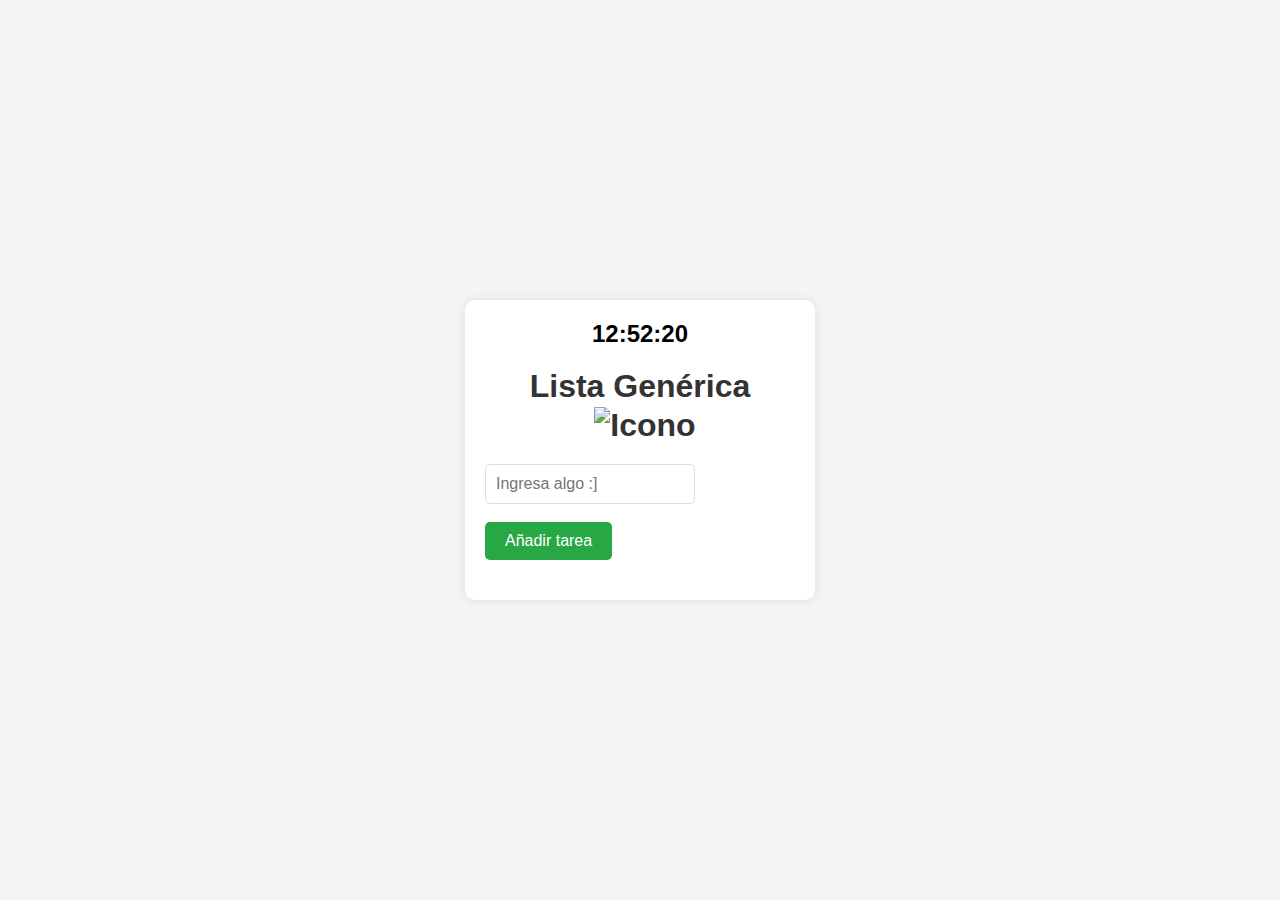
==== commit 8bdd30d9: "tarea 2 acabada" ====
--- a/index.html
+++ b/index.html
@@ -3,54 +3,26 @@
 <head>
     <meta charset="UTF-8">
     <meta name="viewport" content="width=device-width, initial-scale=1.0">
-    <title>Ascone</title>
-    <link rel="stylesheet" href="styles.css">
+    <title>Lista</title>
+    <link rel="stylesheet" href="style.css">
 </head>
 <body>
-    <header>
-        <nav>
-            <ul class="nav-links">
-                <div class="logo">Ascone</div>
-                <li><a href="#">Features</a></li>
-                <li><a href="#">Accounts</a></li>
-                <li><a href="#">Company</a></li>
-                <li><a href="#">Insight</a></li>
-                <div class="auth-buttons">
-                    <b href="#" class="login">Login</a>
-                    <a href="#" class="signup">Sign Up</a>
-                </div>
-            </ul>
-            <br>
-        </nav>
-    </header>
 
-    <section class="hero">
-        <div class="hero-left">
-            <p class="pre-title">TRY IT NOW!</p>
-            <h1>Change the way you use your <span>money</span></h1>
-            <p class="description">From your everyday spending, to planning for your future with savings and investments, Ascone helps you get more from your money.</p>
-            <a href="#" class="cta-button">Get Started Now</a>
-            <div class="rating">
-                <span>⭐ 5.0</span>
-                <p>from 120+ reviews</p>
-            </div>
-        </div>
-        <div class="hero-right">
-            <img src="https://fr.touhouwiki.net/images/5/5b/SSiBWebPatchouli.jpg" alt="">
-        </div>
-    </section>
+    <div class="container">
+        <!-- Contenedor para el reloj numérico -->
+        <div id="clock" class="digital-clock"></div>
 
-    <section class="partners">
-        <img src="https://framerusercontent.com/images/TVb5AaJ5SawTXYG0G9oqCHvMzw.jpeg" alt="">
-        <img src="https://www.iicom.org/wp-content/uploads/Tencent-Holdings-1920x317.jpg" alt="">
-        <img src="https://media.tenor.com/MvhbQB1zxJMAAAAM/bocchi-the-rock.gif" alt="">
-        <img src="https://media.sketchfab.com/models/b0b8d3b127404b0bbce254ddf865d6cf/thumbnails/06ccf6c3af6d4721a6aa22aef7a0f1fb/5d47e61f3202421fb45bda485fca90fd.jpeg" alt="">
-        <img src="https://upload.wikimedia.org/wikipedia/commons/thumb/2/2f/Google_2015_logo.svg/1200px-Google_2015_logo.svg.png" alt="">
-    </section>
+        <h1>Lista Genérica
+            <img src="https://m.media-amazon.com/images/I/61w+8oNB-kL._AC_UF894,1000_QL80_.jpg" alt="Icono" class="icon">
+        </h1>
+        <input type="text" id="todoInput" placeholder="Ingresa algo :]">
+        <br>
+        <br>
+        <button id="addTodoBtn">Añadir tarea</button>
+        
+        <ul id="todoList"></ul>
+    </div>
 
-    <footer>
-        <div class="footer-logo">Ascone</div>
-        <p>© Ascone Finance Ltd 2023.</p>
-    </footer>
+    <script src="java.js"></script>
 </body>
 </html>
--- a/style.css
+++ b/style.css
@@ -0,0 +1,164 @@
+* {
+    box-sizing: border-box;
+    margin: 0;
+    padding: 0;
+    font-family: Arial, sans-serif;
+}
+
+body {
+    display: flex;
+    justify-content: center;
+    align-items: center;
+    height: 100vh;
+    background-color: #f4f4f4;
+}
+
+.container {
+    width: 350px;
+    background-color: #fff;
+    padding: 20px;
+    border-radius: 10px;
+    box-shadow: 0 0 10px rgba(0, 0, 0, 0.1);
+}
+
+.digital-clock {
+    font-size: 24px;
+    font-weight: bold;
+    text-align: center;
+    margin-bottom: 20px;
+}
+
+h1 {
+    text-align: center;
+    margin-bottom: 20px;
+    color: #333;
+}
+
+h1 img.icon {
+    width: 70px; 
+    height: 70px;
+    margin-left: 10px; 
+    vertical-align: middle; 
+}
+
+
+input[type="text"] {
+    width: calc(100% - 100px);
+    padding: 10px;
+    font-size: 16px;
+    border: 1px solid #ddd;
+    border-radius: 5px;
+    margin-right: 10px;
+}
+
+button {
+    padding: 10px 20px;
+    font-size: 16px;
+    cursor: pointer;
+    border: none;
+    border-radius: 5px;
+    background-color: #28a745;
+    color: white;
+}
+
+button:hover {
+    background-color: #218838;
+}
+
+ul {
+    list-style-type: none;
+    margin-top: 20px;
+    padding: 0;
+}
+
+li {
+    display: flex;
+    justify-content: space-between;
+    align-items: center;
+    background-color: #f9f9f9;
+    padding: 10px;
+    margin-bottom: 10px;
+    border-radius: 5px;
+    border: 1px solid #ddd;
+}
+
+li.completed {
+    background-color: #d4edda;
+    text-decoration: line-through;
+}
+
+li .task {
+    flex-grow: 1;
+    padding-right: 10px;
+    cursor: pointer;
+}
+
+li .date {
+    font-size: 12px;
+    color: #666;
+    margin-right: 10px;
+}
+
+li button {
+    margin-left: 10px;
+    padding: 5px 10px;
+    font-size: 14px;
+    cursor: pointer;
+    background-color: #dc3545;
+    color: white;
+    border: none;
+    border-radius: 5px;
+}
+
+li button.complete {
+    background-color: #28a745;
+}
+
+li button.complete:hover {
+    background-color: #218838;
+}
+
+li button.delete:hover {
+    background-color: #c82333;
+}
+
+.clock-container {
+    display: flex;
+    justify-content: center;
+    margin-bottom: 20px;
+}
+
+.clock {
+    width: 100px;
+    height: 100px;
+    border: 5px solid #333;
+    border-radius: 50%;
+    position: relative;
+}
+
+.clock .hour, .clock .minute, .clock .second {
+    position: absolute;
+    bottom: 50%;
+    left: 50%;
+    transform-origin: bottom;
+    transform: translateX(-50%);
+}
+
+.clock .hour {
+    width: 4px;
+    height: 30px;
+    background-color: #333;
+}
+
+.clock .minute {
+    width: 2px;
+    height: 40px;
+    background-color: #666;
+}
+
+.clock .second {
+    width: 1px;
+    height: 45px;
+    background-color: red;
+}
+
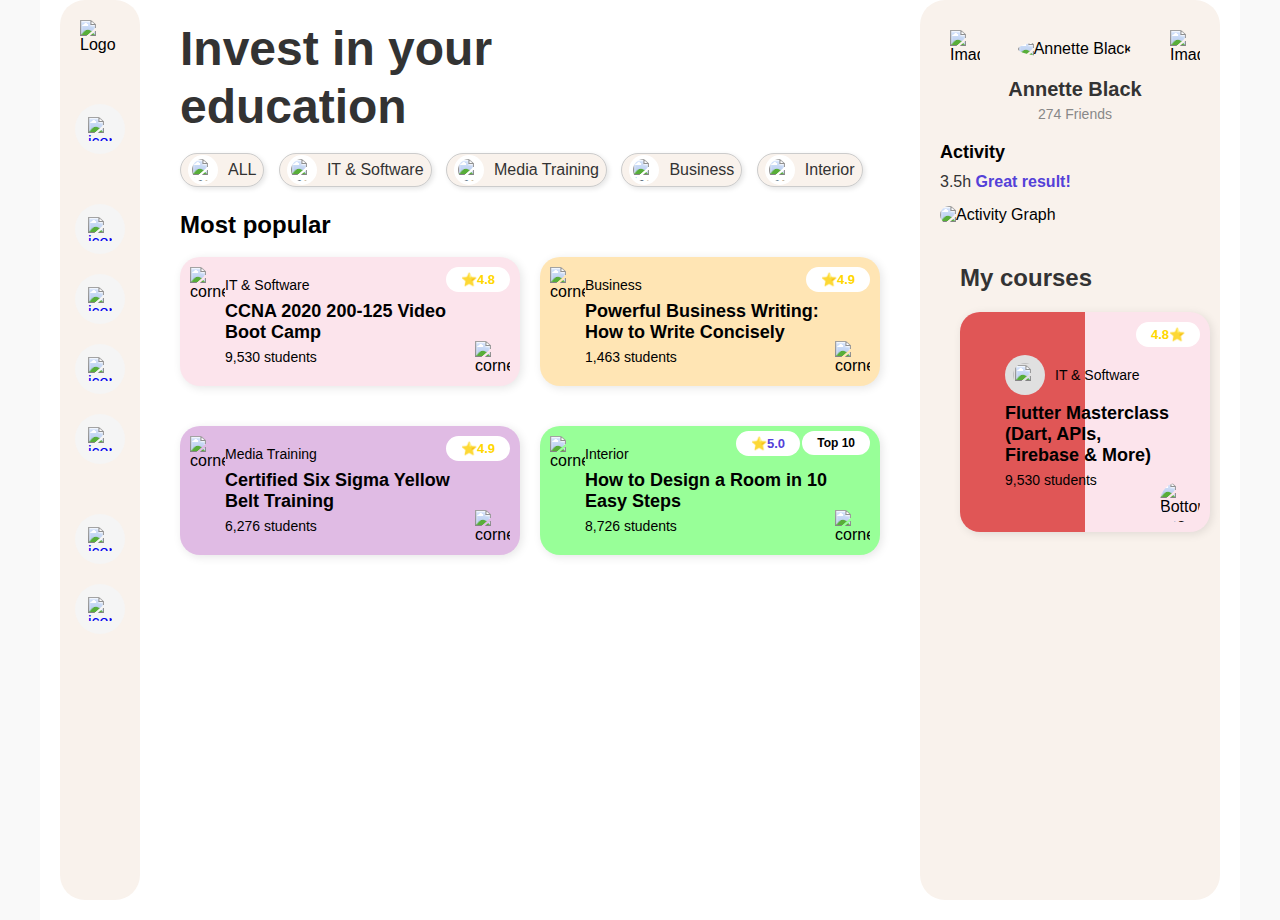
==== commit 1f9d11ad: "Lo intente" ====
--- a/index.html
+++ b/index.html
@@ -3,26 +3,135 @@
 <head>
     <meta charset="UTF-8">
     <meta name="viewport" content="width=device-width, initial-scale=1.0">
-    <title>Lista</title>
-    <link rel="stylesheet" href="style.css">
+    <title>Education Dashboard</title>
+    <link rel="stylesheet" href="styles.css">
 </head>
 <body>
+    <div class="container">
+        <!-- Left Sidebar -->
+        <aside class="sidebar">
+            <div class="logo-container">
+                <img src="https://upload.wikimedia.org/wikipedia/commons/thumb/0/0e/Umbrella_Corporation_logo.svg/2048px-Umbrella_Corporation_logo.svg.png" alt="Logo" class="logo">
+            </div>
+            <nav class="sidebar-menu">
+                <a href="#"><img src="https://cdn.icon-icons.com/icons2/2582/PNG/512/shopping_bag_icon_153998.png" alt="icon"></a>
+                <a href="#"><img src="https://static.thenounproject.com/png/3574480-200.png" alt="icon"></a>
+                <a href="#"><img src="https://icons.veryicon.com/png/o/miscellaneous/face-monochrome-icon/calendar-249.png" alt="icon"></a>
+                <a href="#"><img src="https://static.thenounproject.com/png/1909323-200.png" alt="icon"></a>
+                <a href="#"><img src="https://www.svgrepo.com/show/365251/circles-four-thin.svg" alt="icon"></a>
 
-    <div class="container">
-        <!-- Contenedor para el reloj numérico -->
-        <div id="clock" class="digital-clock"></div>
+                <a href="#"><img src="https://cdn-icons-png.flaticon.com/512/8053/8053573.png" alt="icon"></a>
+                <a href="#"><img src="https://en.touhouwiki.net/images/5/5b/SSiBWebPatchouli.jpg" alt="icon"></a>
+            </nav>
+        </aside>
 
-        <h1>Lista Genérica
-            <img src="https://m.media-amazon.com/images/I/61w+8oNB-kL._AC_UF894,1000_QL80_.jpg" alt="Icono" class="icon">
-        </h1>
-        <input type="text" id="todoInput" placeholder="Ingresa algo :]">
-        <br>
-        <br>
-        <button id="addTodoBtn">Añadir tarea</button>
-        
-        <ul id="todoList"></ul>
+        <!-- Main Content -->
+        <main class="main-content">
+            <header class="main-header">
+                <h1>Invest in your <br>education</h1><br>
+                <div class="categories">
+                    <button>
+                        <img src="https://cdn.icon-icons.com/icons2/1848/PNG/512/fourcircles_116453.png" alt="icono" class="icon" height="15px" width="15px">
+                        ALL
+                    </button>
+                    <button>
+                        <img src="https://images.vexels.com/content/157345/preview/flat-laptop-icon-laptop-c24f96.png" alt="icono" class="icon" height="15px" width="15px">
+                        IT & Software
+                    </button>
+                    <button>
+                        <img src="https://cdn.icon-icons.com/icons2/1471/PNG/512/23-videos_101207.png" alt="icono" class="icon" height="15px" width="15px">
+                        Media Training
+                    </button>
+                    <button>
+                        <img src="https://cdn-icons-png.flaticon.com/512/782/782804.png" alt="icono" class="icon" height="15px" width="15px">
+                        Business
+                    </button>
+                    <button>
+                        <img src="https://cdn-icons-png.flaticon.com/512/142/142309.png" alt="icono" class="icon" height="15px" width="15px">
+                        Interior
+                    </button>
+                </div>
+            </header>
+                <br>
+                <h2>Most popular</h2>
+                <br>
+            <section class="popular-courses">
+                <div class="course-card">
+                    <div class="course-info">
+                        <p>IT & Software</p>
+                        <h3>CCNA 2020 200-125 Video Boot Camp</h3>
+                        <span>9,530 students</span>
+                    </div>
+                    <div class="course-rating">⭐4.8</div>
+                    <img src="https://images.vexels.com/media/users/3/157345/isolated/lists/934008c8466ce089e15947cec0a7c61d-flat-laptop-icon-laptop.png" alt="corner image" class="corner-img top-left">
+                    <img src="https://sl.combot.org/seb_most_used/webp/2xf09f98ba.webp" alt="corner image" class="corner-img bottom-right">
+                </div>
+                <div class="course-card">
+                    <div class="course-info">
+                        <p>Business</p>
+                        <h3>Powerful Business Writing: How to Write Concisely</h3>
+                        <span>1,463 students</span>
+                    </div>
+                    <div class="course-rating">⭐4.9</div>
+                    <img src="https://banner2.cleanpng.com/20180701/fvf/aawheo5ug.webp" alt="corner image" class="corner-img top-left">
+                    <img src="https://m.media-amazon.com/images/I/51-092Le4SL._AC_UF894,1000_QL80_.jpg" alt="corner image" class="corner-img bottom-right">
+                </div>
+                <div class="course-card">
+                    <div class="course-info">
+                        <p>Media Training</p>
+                        <h3>Certified Six Sigma Yellow Belt Training</h3>
+                        <span>6,276 students</span>
+                    </div>
+                    <div class="course-rating">⭐4.9</div>
+                    <img src="https://cdn.icon-icons.com/icons2/1471/PNG/512/23-videos_101207.png" alt="corner image" class="corner-img top-left">
+                    <img src="https://cdn3.emoji.gg/emojis/4686-gmode.gif" alt="corner image" class="corner-img bottom-right">
+                </div>
+                <div class="course-card">
+                    <div class="course-info">
+                        <p>Interior</p>
+                        <h3>How to Design a Room in 10 Easy Steps</h3>
+                        <span>8,726 students</span>
+                    </div>
+                    <div class="course-rating2">⭐5.0</div>
+                    <img src="https://cdn-icons-png.flaticon.com/512/142/142309.png" alt="corner image" class="corner-img top-left">
+                    <img src="https://steamuserimages-a.akamaihd.net/ugc/1916863512346000864/FE1116279AF0A94919F8D4792F6A56096647D2CE/?imw=268&imh=268&ima=fit&impolicy=Letterbox&imcolor=%23000000&letterbox=true" alt="corner image" class="corner-img bottom-right">
+                    <div class="top-badge">Top 10</div>
+                </div>
+            </section>            
+        </main>
+
+        <!-- Right Sidebar -->
+        <aside class="profile-sidebar">
+            <div class="profile">
+                <img src="https://d1m9vqlvl3fy94.cloudfront.net/role/attachment/180757/default_patch.png" alt="Annette Black" class="profile-avatar">
+                <img src="https://cdn-icons-png.flaticon.com/512/5035/5035563.png" alt="Image Top Left" class="image-left">
+                <img src="https://cdn-icons-png.flaticon.com/512/8053/8053573.png" alt="Image Top Right" class="image-right">
+                <p class="profile-name">Annette Black</p>
+                <p class="profile-friends">274 Friends</p>
+            </div>
+            
+
+            <div class="activity">
+                <h3>Activity</h3>
+                <div class="activity-stats">
+                    <p>3.5h <span class="result">Great result!</span></p>
+                    <img src="https://www.888poker.es/blog/sites/newblog.888poker.es/files/inline-images/meme-stonks.jpg" alt="Activity Graph">
+                </div>
+            </div>
+
+            <div class="my-courses">
+                <h3>My courses</h3>
+                <div class="course-card2">
+                    <div class="course-info">
+                        <p><img src="https://cdn-icons-png.flaticon.com/512/595/595355.png" height="40px" width="40px" alt=""> IT & Software</p>
+                        <h3>Flutter Masterclass (Dart, APIs, Firebase & More)</h3>
+                        <span>9,530 students</span>
+                    </div>
+                    <div class="course-rating">4.8⭐</div>
+                    <img class="bottom-image" src="https://pbs.twimg.com/media/GUyjMs6bYAAnkDq.jpg" alt="Bottom image">
+                </div>
+            </div>                            
+        </aside>
     </div>
-
-    <script src="java.js"></script>
 </body>
 </html>
--- a/styles.css
+++ b/styles.css
@@ -0,0 +1,476 @@
+* {
+    box-sizing: border-box;
+    margin: 0;
+    padding: 0;
+    font-family: 'Arial', sans-serif;
+}
+
+body {
+    background-color: #f9f9f9;
+    display: flex;
+    justify-content: center;
+    align-items: center;
+    height: 100vh;
+}
+
+.container {
+    display: grid;
+    grid-template-columns: 80px 1fr 300px;
+    grid-gap: 20px;
+    max-width: 1200px;
+    width: 100%;
+    padding: 20px;
+    background-color: #fff;
+}
+
+.sidebar {
+    background-color: #F9F2EC;
+    display: flex;
+    flex-direction: column;
+    align-items: center;
+    padding: 20px 0;
+    border-radius: 25px;
+}
+
+.logo-container {
+    margin-bottom: 20px;
+}
+
+.logo {
+    width: 40px;
+    height: 40px;
+}
+
+.sidebar-menu {
+    display: flex;
+    flex-direction: column;
+    align-items: center; /* Alinea los íconos al centro */
+    padding-top: 20px;
+}
+
+.sidebar-menu a {
+    display: flex;
+    justify-content: center;
+    align-items: center;
+    width: 50px; /* Ancho del contenedor del ícono */
+    height: 50px; /* Altura del contenedor del ícono */
+    background-color: #F5F5F5; /* Fondo de cada ícono */
+    border-radius: 50%; /* Hace los íconos circulares */
+    transition: background-color 0.3s ease;
+    margin: 10px 0; /* Espaciado general entre los íconos */
+}
+
+.sidebar-menu a:nth-child(1) {
+    margin-bottom: 40px; /* Aumenta el espacio después de los primeros dos íconos */
+}
+
+
+.sidebar-menu a:nth-last-child(2) {
+    margin-top: 40px; /* Aumenta el espacio antes de los dos últimos íconos */
+}
+
+.sidebar-menu a img {
+    width: 24px; /* Ajusta el tamaño del ícono */
+    height: 24px;
+}
+
+.sidebar-menu a:hover {
+    background-color: #5441D8; /* Cambia el fondo cuando pasas el cursor */
+    cursor: pointer;
+}
+
+.sidebar {
+    background-color: #F9F2EC;
+    padding: 20px;
+    border-radius: 25px;
+    height: 100vh; /* Hace que la barra lateral abarque toda la altura de la ventana */
+    display: flex;
+    flex-direction: column;
+    align-items: center;
+}
+
+.sidebar .profile-avatar {
+    width: 50px;
+    height: 50px;
+    border-radius: 50%;
+    margin-top: auto; /* Empuja el avatar hacia el final de la barra lateral */
+    margin-bottom: 20px; /* Espaciado en la parte inferior */
+}
+
+
+.main-content {
+    padding: 20px;
+}
+
+.main-header h1 {
+    font-size: 48px; /* Tamaño del título */
+    font-weight: bold;
+    font-family: 'Poppins', sans-serif; /* Usa la fuente importada */
+    color: #333;
+    line-height: 1.2; /* Espacio entre las líneas */
+
+}
+
+
+/* General style for buttons */
+.categories button {
+    display: inline-flex;
+    align-items: center;
+    padding: 1px 7px;
+    background: #F9F2EC; /* Degradado de fondo */
+    border: 1px solid #ccc; /* Borde */
+    border-radius: 50px; /* Hace que los bordes sean completamente redondeados */
+    cursor: pointer;
+    font-size: 16px;
+    margin-right: 10px; /* Espaciado entre botones */
+    box-shadow: 2px 2px 5px rgba(0, 0, 0, 0.1); /* Sombra suave */
+    transition: background-color 0.3s ease, box-shadow 0.3s ease;
+    color: #333; /* Color del texto */
+}
+
+/* Estilo para la imagen dentro del botón */
+.categories .icon {
+    width: 30px;
+    height: 30px;
+    border-radius: 50%; /* Imagen circular */
+    background-color: #fff; /* Color de fondo del círculo */
+    padding: 4px;
+    margin-right: 10px;
+    object-fit: cover; /* Ajusta la imagen dentro del círculo */
+}
+
+/* Hover effect for buttons */
+.categories button:hover {
+    background: linear-gradient(145deg, #e6e6e6, #ffffff); /* Cambio suave de fondo al hacer hover */
+    box-shadow: 4px 4px 10px rgba(0, 0, 0, 0.2); /* Más sombra al hacer hover */
+}
+
+.categories button:hover .icon {
+    background-color: lightblue; /* Cambio del color del icono al hacer hover */
+}
+
+
+.popular-courses h2 {
+    font-size: 20px;
+    margin-bottom: 15px;
+}
+
+.popular-courses {
+    display: grid;
+    grid-template-columns: repeat(2, 1fr); /* Crea dos columnas de igual tamaño */
+    grid-gap: 20px; /* Espacio entre los elementos */
+}
+
+.course-card {
+    position: relative; /* Necesario para que los elementos absolutos se posicionen correctamente dentro de la tarjeta */
+    display: flex;
+    justify-content: space-between;
+    align-items: center;
+    background-color: #F8F6FF;
+    padding: 20px;
+    border-radius: 15px;
+    box-shadow: 2px 2px 10px rgba(0, 0, 0, 0.1); /* Sombra suave */
+    transition: transform 0.3s ease;
+    overflow: hidden; /* Para que las imágenes no se salgan de la tarjeta */
+}
+
+.course-card:hover {
+    transform: scale(1.05); /* Efecto hover */
+}
+
+.course-card img.corner-img {
+    position: absolute;
+    width: 35px; /* Ancho de la imagen */
+    height: 35px; /* Alto de la imagen */
+    object-fit: cover; /* Asegura que la imagen mantenga su proporción */
+}
+
+.course-card img.top-left {
+    top: 10px;
+    left: 10px;
+}
+
+.course-card img.bottom-right {
+    bottom: 10px;
+    right: 10px;
+}
+
+.course-info {
+    margin-left: 25px; /* Agrega espacio a la izquierda para que el texto no se sobreponga con la imagen */
+}
+
+.course-info p {
+    font-size: 12px;
+    color: #555;
+    margin-bottom: 5px;
+}
+
+
+
+.course-info h3 {
+    font-size: 18px;
+    color: #333;
+    margin-bottom: 10px;
+}
+
+.course-info span {
+    font-size: 12px;
+    color: #888;
+}
+
+.profile-sidebar {
+    background-color: #F9F2EC;
+    padding: 20px;
+    border-radius: 25px;
+}
+
+.profile {
+    position: relative; /* Necesario para posicionar las imágenes de las esquinas */
+    padding: 20px;
+    background-color: #F9F2EC;
+    width: 270px; /* Define el ancho del contenedor del perfil */
+    text-align: center;
+
+}
+
+.profile-avatar {
+    width: 80px; /* Ajusta el tamaño de la imagen de perfil */
+    height: 80px;
+    border-radius: 50%; /* Hace que sea redonda */
+    margin-bottom: 20px;
+    object-fit: cover; /* Se asegura que la imagen cubra todo el círculo */
+}
+
+
+.profile-name {
+    font-size: 20px;
+    font-weight: bold;
+    color: #333;
+    margin-bottom: 5px;
+}
+
+.profile-friends {
+    font-size: 14px;
+    color: #888;
+}
+
+.image-left {
+    position: absolute;
+    top: 10px; /* Posiciona en la parte superior */
+    left: 10px; /* Posiciona en la parte izquierda */
+    width: 30px;
+    height: 30px;
+}
+
+.image-right {
+    position: absolute;
+    top: 10px; /* Posiciona en la parte superior */
+    right: 10px; /* Posiciona en la parte derecha */
+    width: 30px;
+    height: 30px;
+}
+
+.activity h3 {
+    font-size: 18px;
+    margin-bottom: 10px;
+    font-weight: bold;
+}
+
+.activity-stats img {
+    width: 100%;
+    border-radius: 15px; /* Hacer bordes redondeados */
+    margin-bottom: 20px;
+}
+
+.activity-stats p {
+    font-size: 16px;
+    color: #333;
+    margin-bottom: 15px;
+}
+
+.activity-stats .result {
+    color: #5441D8;
+    font-weight: bold;
+}
+
+
+.my-courses {
+    padding: 20px;
+    position: relative;
+    height: auto;
+    width: 290px;
+}
+
+.my-courses h3 {
+    font-size: 24px;
+    font-weight: bold;
+    color: #333;
+    margin-bottom: 20px;
+}
+
+.course-card {
+    position: relative; /* Necesario para posicionar elementos como el rating y la imagen */
+    display: flex;
+    align-items: center;
+    background-color: #FCE4EC; /* Fondo de la parte derecha */
+    padding: 20px;
+    margin-bottom: 20px; /* Espaciado entre tarjetas */
+    border-radius: 20px; /* Bordes suaves */
+    box-shadow: 2px 2px 10px rgba(0, 0, 0, 0.1); /* Sombra suave */
+    overflow: hidden; /* Para evitar que el pseudo-elemento desborde */
+    z-index: 1; /* Asegura que el contenido principal esté sobre el pseudo-elemento */
+}
+
+.course-card2 {
+    height: 220px;
+    width: 250px;
+    position: relative; /* Necesario para posicionar elementos como el rating y la imagen */
+    display: flex;
+    align-items: center;
+    background-color: #FCE4EC; /* Fondo de la parte derecha */
+    padding: 20px;
+    margin-bottom: 15px;
+    border-radius: 20px; /* Bordes suaves */
+    box-shadow: 2px 2px 10px rgba(0, 0, 0, 0.1); /* Sombra suave */
+    overflow: hidden; /* Para evitar que el pseudo-elemento desborde */
+    z-index: 1; /* Asegura que el contenido principal esté sobre el pseudo-elemento */
+}
+
+.course-card2::before {
+    content: ''; /* Se crea un contenido vacío para el pseudo-elemento */
+    position: absolute;
+    top: 0;
+    left: 0;
+    width: 50%; /* Define que ocupe la mitad del ancho */
+    height: 100%;
+    background-color: #e05656; /* Color rojo para la mitad izquierda */
+    z-index: -1; /* Coloca el pseudo-elemento detrás del contenido */
+}
+
+
+
+.course-info {
+    flex-grow: 1;
+    margin-right: 20px;
+}
+
+.course-info p {
+    display: flex;
+    align-items: center;
+    font-size: 14px;
+    color: black;
+    margin-bottom: 8px;
+}
+
+.course-info p img {
+    margin-right: 10px; /* Espacio entre el ícono y el texto */
+    height: 40px;
+    width: 40px;
+    border-radius: 50%; /* Hace que el ícono sea circular */
+    background-color: #e0e0e0; /* Fondo para el círculo */
+    padding: 8px; /* Añade un poco de espacio interno */
+}
+
+.course-info h3 {
+    font-size: 18px;
+    color: black;
+    margin-bottom: 5px;
+    font-weight: bold;
+}
+
+.course-info span {
+    font-size: 14px;
+    color: black;
+}
+
+.course-rating {
+    position: absolute;
+    top: 10px; /* Posiciona en la parte superior */
+    right: 10px; /* Posiciona en la parte derecha */
+    font-size: 13px;
+    font-weight: bold;
+    color: #5441D8; /* Color de la calificación */
+    background-color: white; /* Fondo suave para la calificación */
+    padding: 5px 15px;
+    border-radius: 1000px; /* Bordes redondeados */
+}
+
+.course-rating2 {
+    position: absolute;
+    top: 5px; /* Posiciona en la parte superior */
+    right: 80px; /* Posiciona en la parte derecha */
+    font-size: 13px;
+    font-weight: bold;
+    color: #5441D8; /* Color de la calificación */
+    background-color: white; /* Fondo suave para la calificación */
+    padding: 5px 15px;
+    border-radius: 1000px; /* Bordes redondeados */
+}
+
+.bottom-image {
+    position: absolute;
+    bottom: 10px; /* Ajusta la imagen a la parte inferior */
+    right: 10px; /* Ajusta la imagen a la parte derecha */
+    height: 40px; /* Define el tamaño de la imagen */
+    width: 40px;
+    border-radius: 50%; /* Bordes redondeados si lo deseas */
+}
+
+.course-rating {
+    font-size: 13px; /* Cambia el tamaño de la fuente del rating */
+    color: #FFD700; /* Opcional: Si quieres un color dorado para las estrellas */
+    font-weight: bold;
+}
+
+.top-badge {
+    position: absolute;
+    top: 5px;  /* Asegura que esté bien ajustado a la esquina superior derecha */
+    right: 10px;  /* Ajusta según sea necesario */
+    background-color: white;
+    color: black;
+    padding: 5px 15px;
+    border-radius: 1000px;
+    font-size: 12px;
+    font-weight: bold;
+}
+
+.course-card:last-child .top-badge {
+    display: block;
+}
+
+.course-card:nth-child(2) {
+    background-color: #FFE5B4; /* Color piel */
+}
+
+.course-card:nth-child(3) {
+    background-color: #E0BBE4; /* Morado ligero */
+}
+
+.course-card:nth-child(4) {
+    background-color: #98FF98; /* Verde menta */
+}
+
+
+
+@media (max-width: 768px) {
+    .container {
+        grid-template-columns: 1fr;
+    }
+
+    .sidebar, .profile-sidebar {
+        display: none;
+    }
+
+    .main-content {
+        padding: 10px;
+    }
+
+    .course-card {
+        flex-direction: column;
+        align-items: flex-start;
+    }
+
+    .course-rating {
+        margin-top: 10px;
+    }
+}
